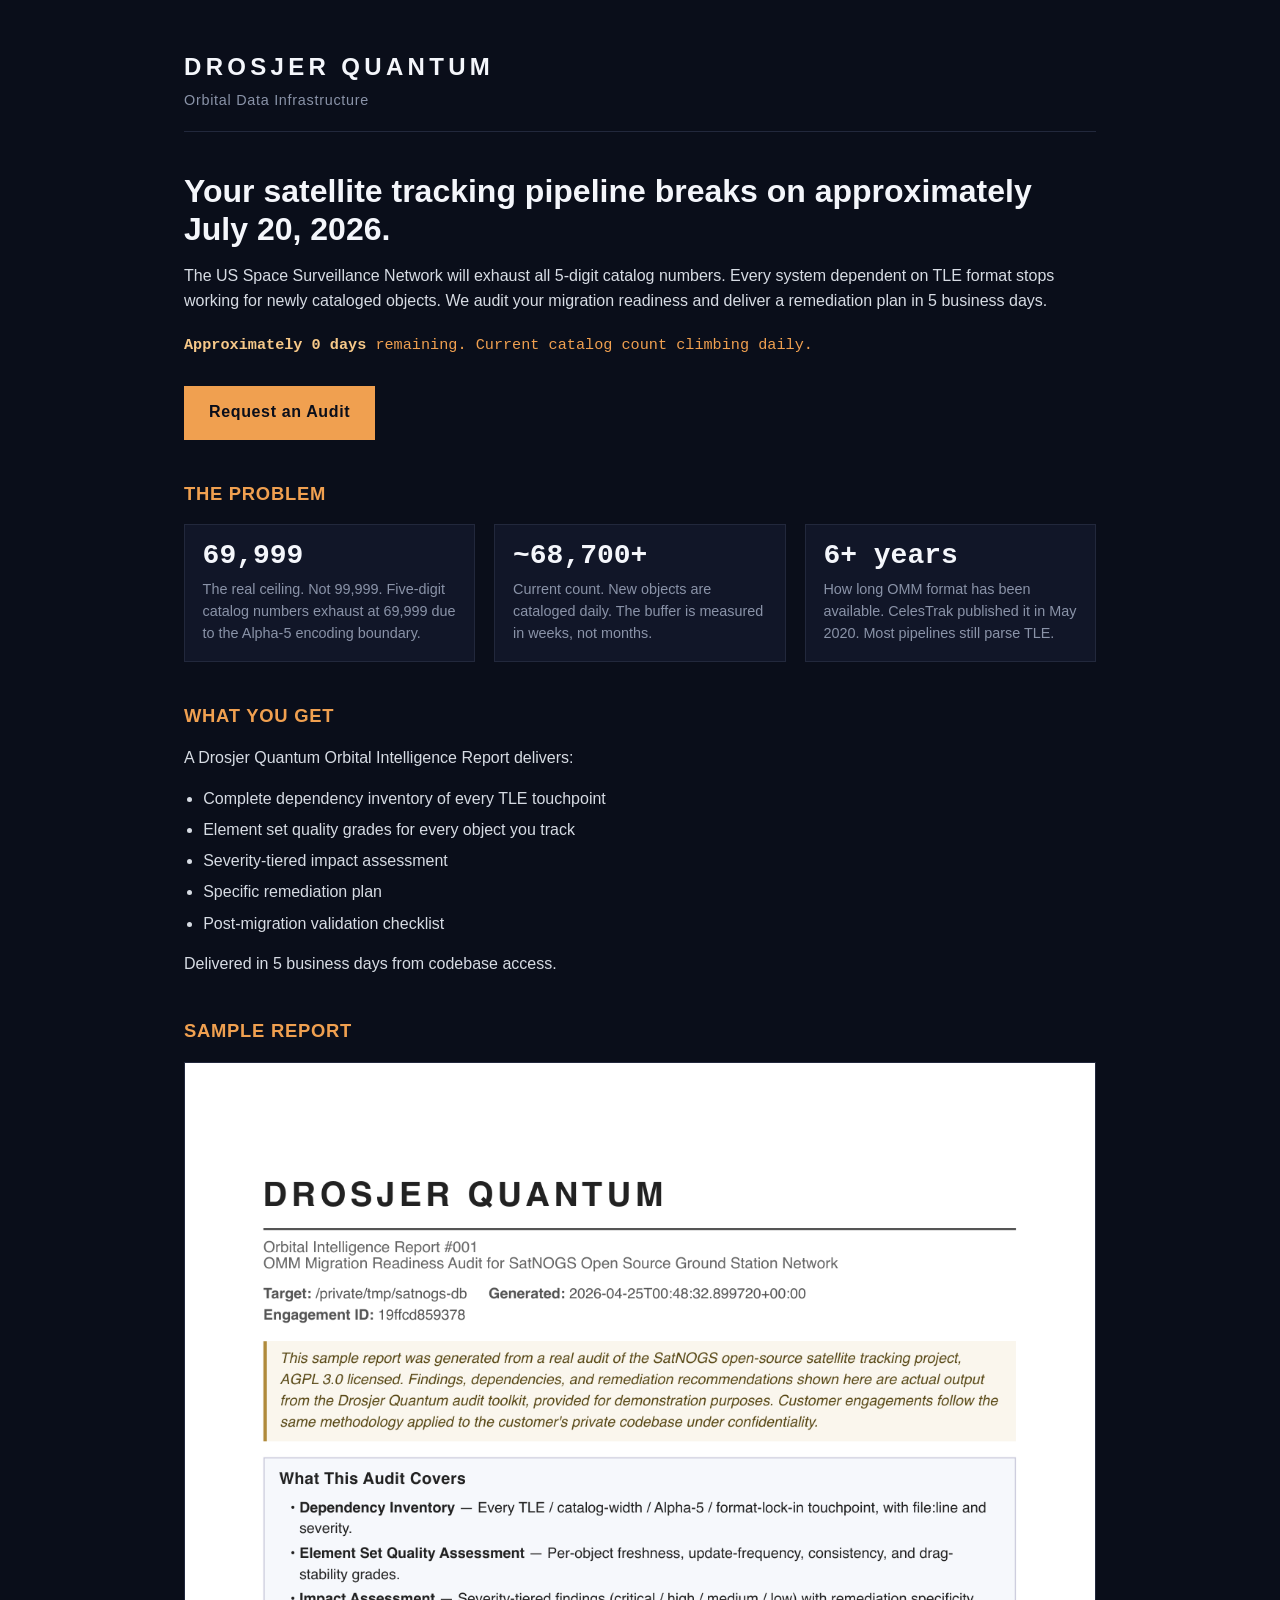
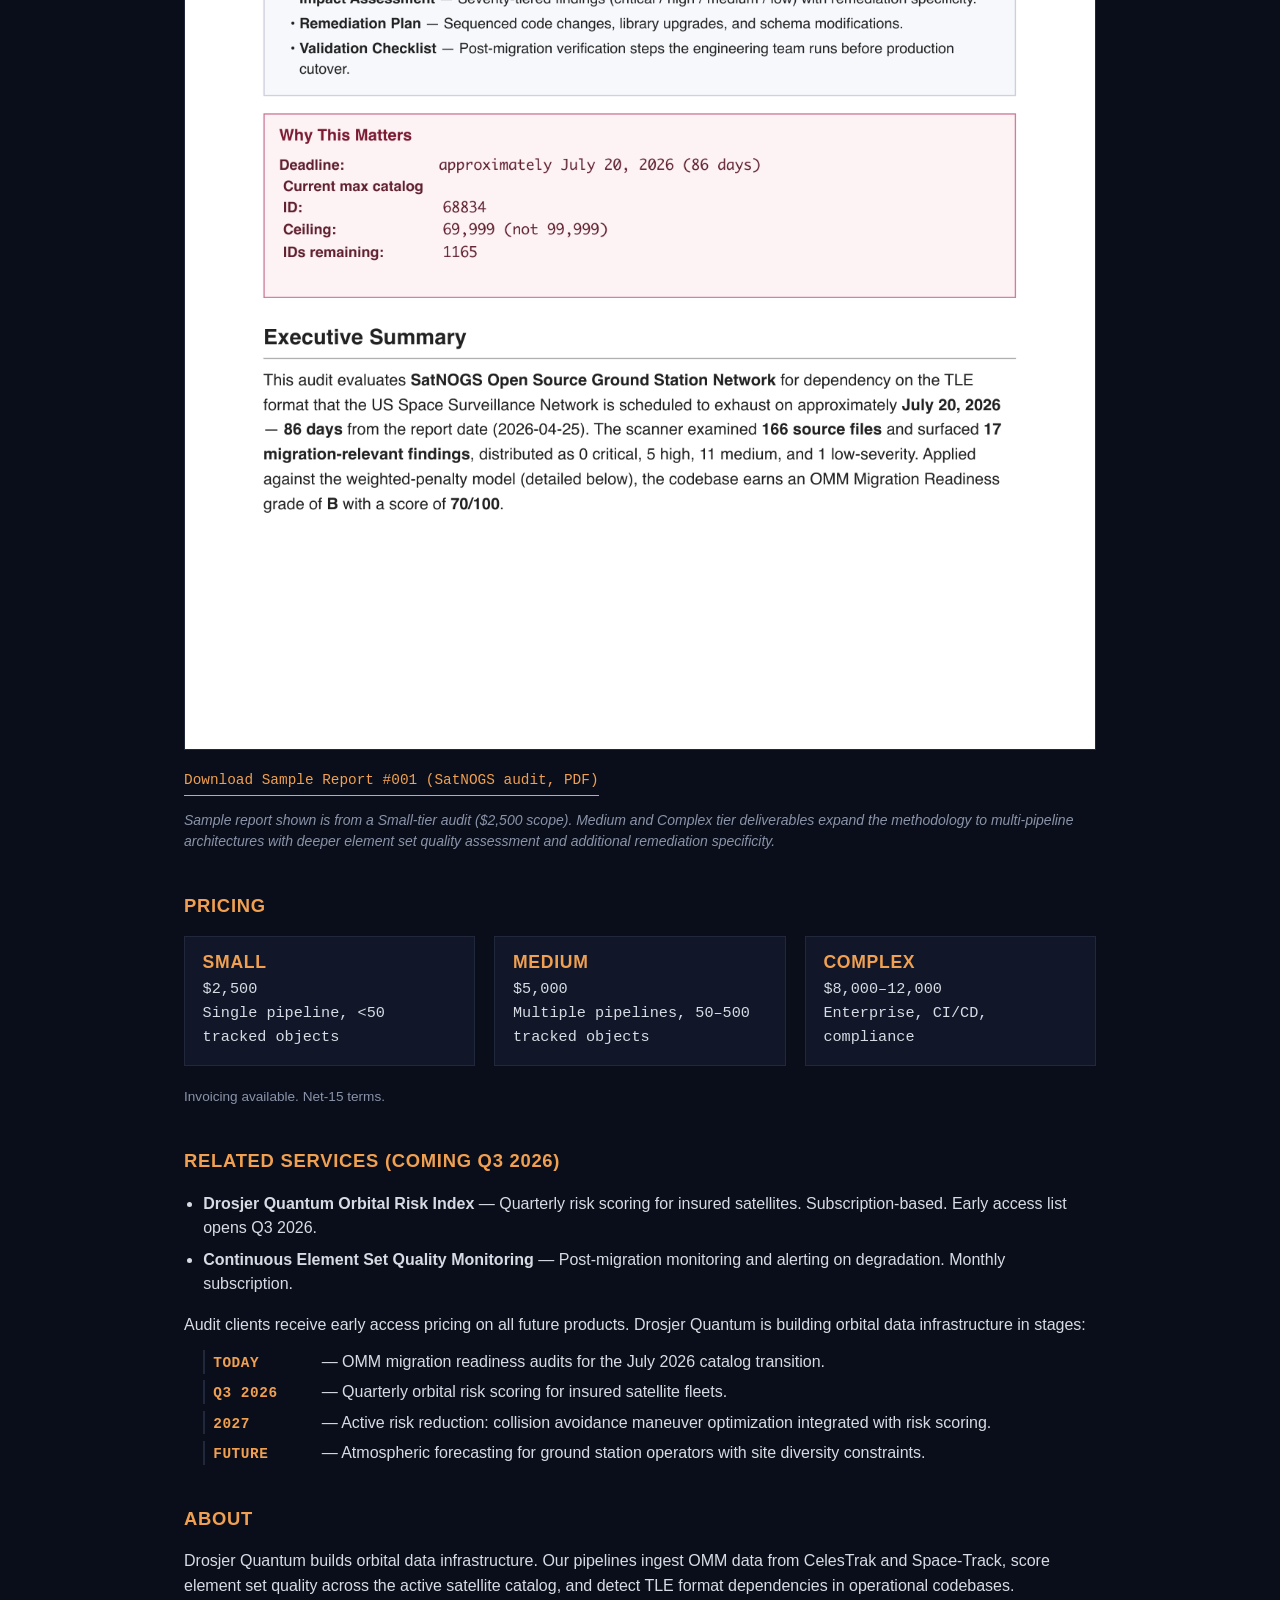
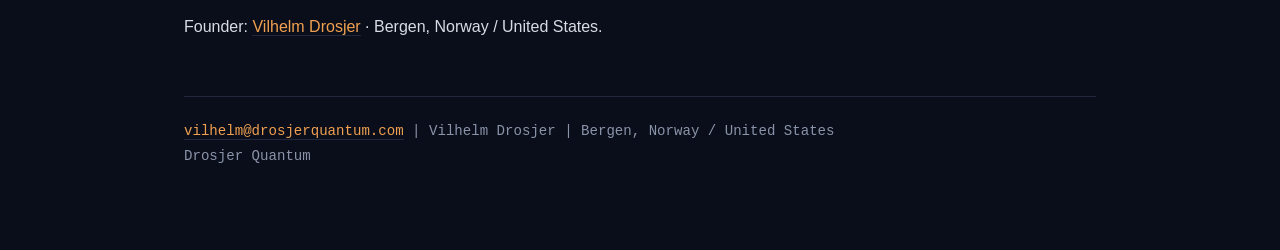
==== index.html @ e9281d39 "V1.1 polish: sample tier note, trajectory teaser, footer cleanup Co-Authored-By: Claude Opus 4.7 (1M" ====
<!DOCTYPE html>
<html lang="en">
<head>
  <meta charset="UTF-8">
  <meta name="viewport" content="width=device-width, initial-scale=1.0">
  <title>Drosjer Quantum &mdash; Orbital Data Infrastructure</title>
  <meta name="description" content="We audit your satellite tracking pipeline for OMM migration readiness before the July 20, 2026 TLE catalog exhaustion.">
  <link rel="stylesheet" href="style.css">
</head>
<body>
  <header>
    <h1>Drosjer Quantum</h1>
    <p class="tagline">Orbital Data Infrastructure</p>
  </header>

  <section class="hero">
    <h2>Your satellite tracking pipeline breaks on approximately July 20, 2026.</h2>
    <p>The US Space Surveillance Network will exhaust all 5-digit catalog numbers.
       Every system dependent on TLE format stops working for newly cataloged
       objects. We audit your migration readiness and deliver a remediation plan
       in 5 business days.</p>
    <p class="hero-meta">
      <span id="days-counter">Loading&hellip;</span> remaining.
      Current catalog count climbing daily.
    </p>
    <a class="cta" href="mailto:vilhelm@drosjerquantum.com?subject=Audit%20Request">
      Request an Audit
    </a>
  </section>

  <section class="problem">
    <h3>The Problem</h3>
    <div class="cols-3">
      <div>
        <strong>69,999</strong>
        <p>The real ceiling. Not 99,999. Five-digit catalog numbers exhaust at
           69,999 due to the Alpha-5 encoding boundary.</p>
      </div>
      <div>
        <strong>~68,700+</strong>
        <p>Current count. New objects are cataloged daily. The buffer is measured
           in weeks, not months.</p>
      </div>
      <div>
        <strong>6+ years</strong>
        <p>How long OMM format has been available. CelesTrak published it in
           May 2020. Most pipelines still parse TLE.</p>
      </div>
    </div>
  </section>

  <section class="deliverable">
    <h3>What You Get</h3>
    <p>A Drosjer Quantum Orbital Intelligence Report delivers:</p>
    <ul>
      <li>Complete dependency inventory of every TLE touchpoint</li>
      <li>Element set quality grades for every object you track</li>
      <li>Severity-tiered impact assessment</li>
      <li>Specific remediation plan</li>
      <li>Post-migration validation checklist</li>
    </ul>
    <p>Delivered in 5 business days from codebase access.</p>
  </section>

  <section class="sample">
    <h3>Sample Report</h3>
    <img src="assets/sample-before.png" alt="Sample report page 1 preview">
    <a href="assets/drosjer-quantum-sample-report-001-satnogs.pdf" download>
      Download Sample Report #001 (SatNOGS audit, PDF)
    </a>
    <p class="sample-note">
      Sample report shown is from a Small-tier audit ($2,500 scope).
      Medium and Complex tier deliverables expand the methodology to
      multi-pipeline architectures with deeper element set quality
      assessment and additional remediation specificity.
    </p>
  </section>

  <section class="pricing">
    <h3>Pricing</h3>
    <div class="cols-3">
      <div>
        <strong>Small</strong>
        <p>$2,500<br>Single pipeline, &lt;50 tracked objects</p>
      </div>
      <div>
        <strong>Medium</strong>
        <p>$5,000<br>Multiple pipelines, 50&ndash;500 tracked objects</p>
      </div>
      <div>
        <strong>Complex</strong>
        <p>$8,000&ndash;12,000<br>Enterprise, CI/CD, compliance</p>
      </div>
    </div>
    <p class="invoice-note">Invoicing available. Net-15 terms.</p>
  </section>

  <section class="related">
    <h3>Related Services (Coming Q3 2026)</h3>
    <ul>
      <li><strong>Drosjer Quantum Orbital Risk Index</strong> &mdash; Quarterly
          risk scoring for insured satellites. Subscription-based. Early access
          list opens Q3 2026.</li>
      <li><strong>Continuous Element Set Quality Monitoring</strong> &mdash;
          Post-migration monitoring and alerting on degradation. Monthly
          subscription.</li>
    </ul>
    <p class="trajectory-intro">
      Audit clients receive early access pricing on all future products.
      Drosjer Quantum is building orbital data infrastructure in stages:
    </p>
    <ul class="trajectory">
      <li><strong>Today</strong> &mdash; OMM migration readiness audits for the
          July 2026 catalog transition.</li>
      <li><strong>Q3 2026</strong> &mdash; Quarterly orbital risk scoring for
          insured satellite fleets.</li>
      <li><strong>2027</strong> &mdash; Active risk reduction: collision avoidance
          maneuver optimization integrated with risk scoring.</li>
      <li><strong>Future</strong> &mdash; Atmospheric forecasting for ground
          station operators with site diversity constraints.</li>
    </ul>
  </section>

  <section class="about">
    <h3>About</h3>
    <p>Drosjer Quantum builds orbital data infrastructure. Our pipelines ingest
       OMM data from CelesTrak and Space-Track, score element set quality across
       the active satellite catalog, and detect TLE format dependencies in
       operational codebases.</p>
    <p>Founder: <a href="mailto:vilhelm@drosjerquantum.com">Vilhelm Drosjer</a>
       &middot; Bergen, Norway / United States.</p>
  </section>

  <footer>
    <p><a href="mailto:vilhelm@drosjerquantum.com">vilhelm@drosjerquantum.com</a>
       | Vilhelm Drosjer | Bergen, Norway / United States</p>
    <p>Drosjer Quantum</p>
  </footer>

  <script>
    const deadline = new Date('2026-07-20T00:00:00Z');
    const days = Math.max(0, Math.ceil((deadline - new Date()) / (1000 * 60 * 60 * 24)));
    document.getElementById('days-counter').textContent = `Approximately ${days} days`;
  </script>
</body>
</html>
---- style.css ----
/* Drosjer Quantum landing — Bloomberg-terminal aesthetic.
   Dark ink on near-black, monospace accents on data, no gradients or
   illustrations. Data density signals seriousness. */

:root {
  --bg:            #0a0e1a;
  --bg-raised:    #111628;
  --border:        #22283c;
  --text:          #d7dce4;
  --text-dim:     #8a93a8;
  --text-strong: #f4f6fb;
  --accent:        #f0a050;   /* warm amber — Bloomberg tickers */
  --accent-soft: #f7c989;
  --danger:        #e04444;
  --mono:         "SF Mono", "JetBrains Mono", Menlo, Consolas, monospace;
}

* { box-sizing: border-box; }

html, body {
  margin: 0;
  padding: 0;
  background: var(--bg);
  color: var(--text);
  font-family: -apple-system, BlinkMacSystemFont, "Segoe UI", Roboto, Helvetica,
               Arial, sans-serif;
  font-size: 16px;
  line-height: 1.55;
  -webkit-font-smoothing: antialiased;
}

body {
  max-width: 960px;
  margin: 0 auto;
  padding: 3rem 1.5rem 5rem;
}

/* Header */
header {
  border-bottom: 1px solid var(--border);
  padding-bottom: 1.2rem;
  margin-bottom: 2.5rem;
}

header h1 {
  font-size: 1.5rem;
  font-weight: 800;
  letter-spacing: 0.18em;
  margin: 0;
  color: var(--text-strong);
  text-transform: uppercase;
}

.tagline {
  margin: 0.25rem 0 0;
  color: var(--text-dim);
  font-size: 0.9rem;
  letter-spacing: 0.05em;
}

/* Section scaffolding */
section {
  margin: 2.5rem 0;
}

section h2 {
  font-size: 1.8rem;
  font-weight: 700;
  line-height: 1.3;
  color: var(--text-strong);
  margin: 0 0 1rem;
}

section h3 {
  font-size: 1.15rem;
  font-weight: 700;
  letter-spacing: 0.04em;
  text-transform: uppercase;
  color: var(--accent);
  margin: 0 0 1rem;
}

section p, section li {
  color: var(--text);
  margin-top: 0;
}

/* Hero */
.hero h2 {
  font-size: 2rem;
  font-weight: 800;
  line-height: 1.2;
}

.hero-meta {
  font-family: var(--mono);
  font-size: 0.95rem;
  color: var(--accent);
  margin: 1.25rem 0 1.75rem;
}

#days-counter {
  color: var(--accent-soft);
  font-weight: 700;
}

.cta {
  display: inline-block;
  background: var(--accent);
  color: var(--bg);
  font-weight: 700;
  padding: 0.85rem 1.5rem;
  text-decoration: none;
  letter-spacing: 0.04em;
  border: 1px solid var(--accent);
}

.cta:hover {
  background: var(--accent-soft);
  border-color: var(--accent-soft);
}

/* Three-column data blocks */
.cols-3 {
  display: grid;
  grid-template-columns: repeat(3, 1fr);
  gap: 1.2rem;
  margin: 1rem 0 1.25rem;
}

.cols-3 > div {
  background: var(--bg-raised);
  border: 1px solid var(--border);
  padding: 1rem 1.1rem;
}

.cols-3 strong {
  display: block;
  font-family: var(--mono);
  font-size: 1.75rem;
  color: var(--text-strong);
  margin-bottom: 0.25rem;
  line-height: 1.1;
}

.cols-3 p {
  margin: 0.35rem 0 0;
  color: var(--text-dim);
  font-size: 0.9rem;
}

/* Deliverable + related + about lists */
.deliverable ul,
.related ul {
  padding-left: 1.2rem;
  margin: 0.75rem 0 1rem;
}

.deliverable li,
.related li {
  margin: 0.4rem 0;
}

/* Sample */
.sample img {
  display: block;
  max-width: 100%;
  height: auto;
  border: 1px solid var(--border);
  margin: 1rem 0;
  background: var(--bg-raised);
}

.sample a[download] {
  display: inline-block;
  color: var(--accent);
  text-decoration: none;
  border-bottom: 1px solid var(--accent);
  padding: 0.2rem 0;
  font-family: var(--mono);
  font-size: 0.9rem;
}

.sample a[download]:hover {
  color: var(--accent-soft);
  border-color: var(--accent-soft);
}

.sample-note {
  margin-top: 0.9rem;
  font-size: 0.875rem;
  font-style: italic;
  color: var(--text-dim);
  line-height: 1.5;
}

/* Trajectory teaser — replaces the explicit Phase 0 reference with a
   four-rung roadmap (Today / Q3 2026 / 2027 / Future). */
.trajectory-intro {
  margin: 0.5rem 0 0.7rem;
  color: var(--text);
}

.trajectory {
  list-style: none;
  padding-left: 0;
  margin: 0.5rem 0 0.5rem;
}

.trajectory li {
  margin: 0.4rem 0;
  line-height: 1.45;
  padding-left: 0.5rem;
  border-left: 2px solid var(--border);
}

.trajectory strong {
  display: inline-block;
  min-width: 6.5rem;
  color: var(--accent);
  font-family: var(--mono);
  font-size: 0.9rem;
  letter-spacing: 0.04em;
  text-transform: uppercase;
}

/* Pricing */
.pricing .cols-3 strong {
  font-family: inherit;
  font-size: 1.1rem;
  letter-spacing: 0.04em;
  text-transform: uppercase;
  color: var(--accent);
}

.pricing .cols-3 p {
  font-family: var(--mono);
  font-size: 0.95rem;
  color: var(--text);
}

.invoice-note {
  font-size: 0.85rem;
  color: var(--text-dim);
  margin-top: 0.5rem;
}

/* About + footer */
.about a,
footer a {
  color: var(--accent);
  text-decoration: none;
  border-bottom: 1px solid var(--border);
}

.about a:hover,
footer a:hover {
  color: var(--accent-soft);
  border-color: var(--accent-soft);
}

footer {
  border-top: 1px solid var(--border);
  padding-top: 1.25rem;
  margin-top: 3.5rem;
  color: var(--text-dim);
  font-size: 0.88rem;
  font-family: var(--mono);
}

footer p {
  margin: 0.25rem 0;
  color: var(--text-dim);
}

/* Responsive */
@media (max-width: 720px) {
  body { padding: 2rem 1.1rem 3.5rem; }
  .hero h2 { font-size: 1.55rem; }
  section h2 { font-size: 1.4rem; }
  .cols-3 { grid-template-columns: 1fr; }
}
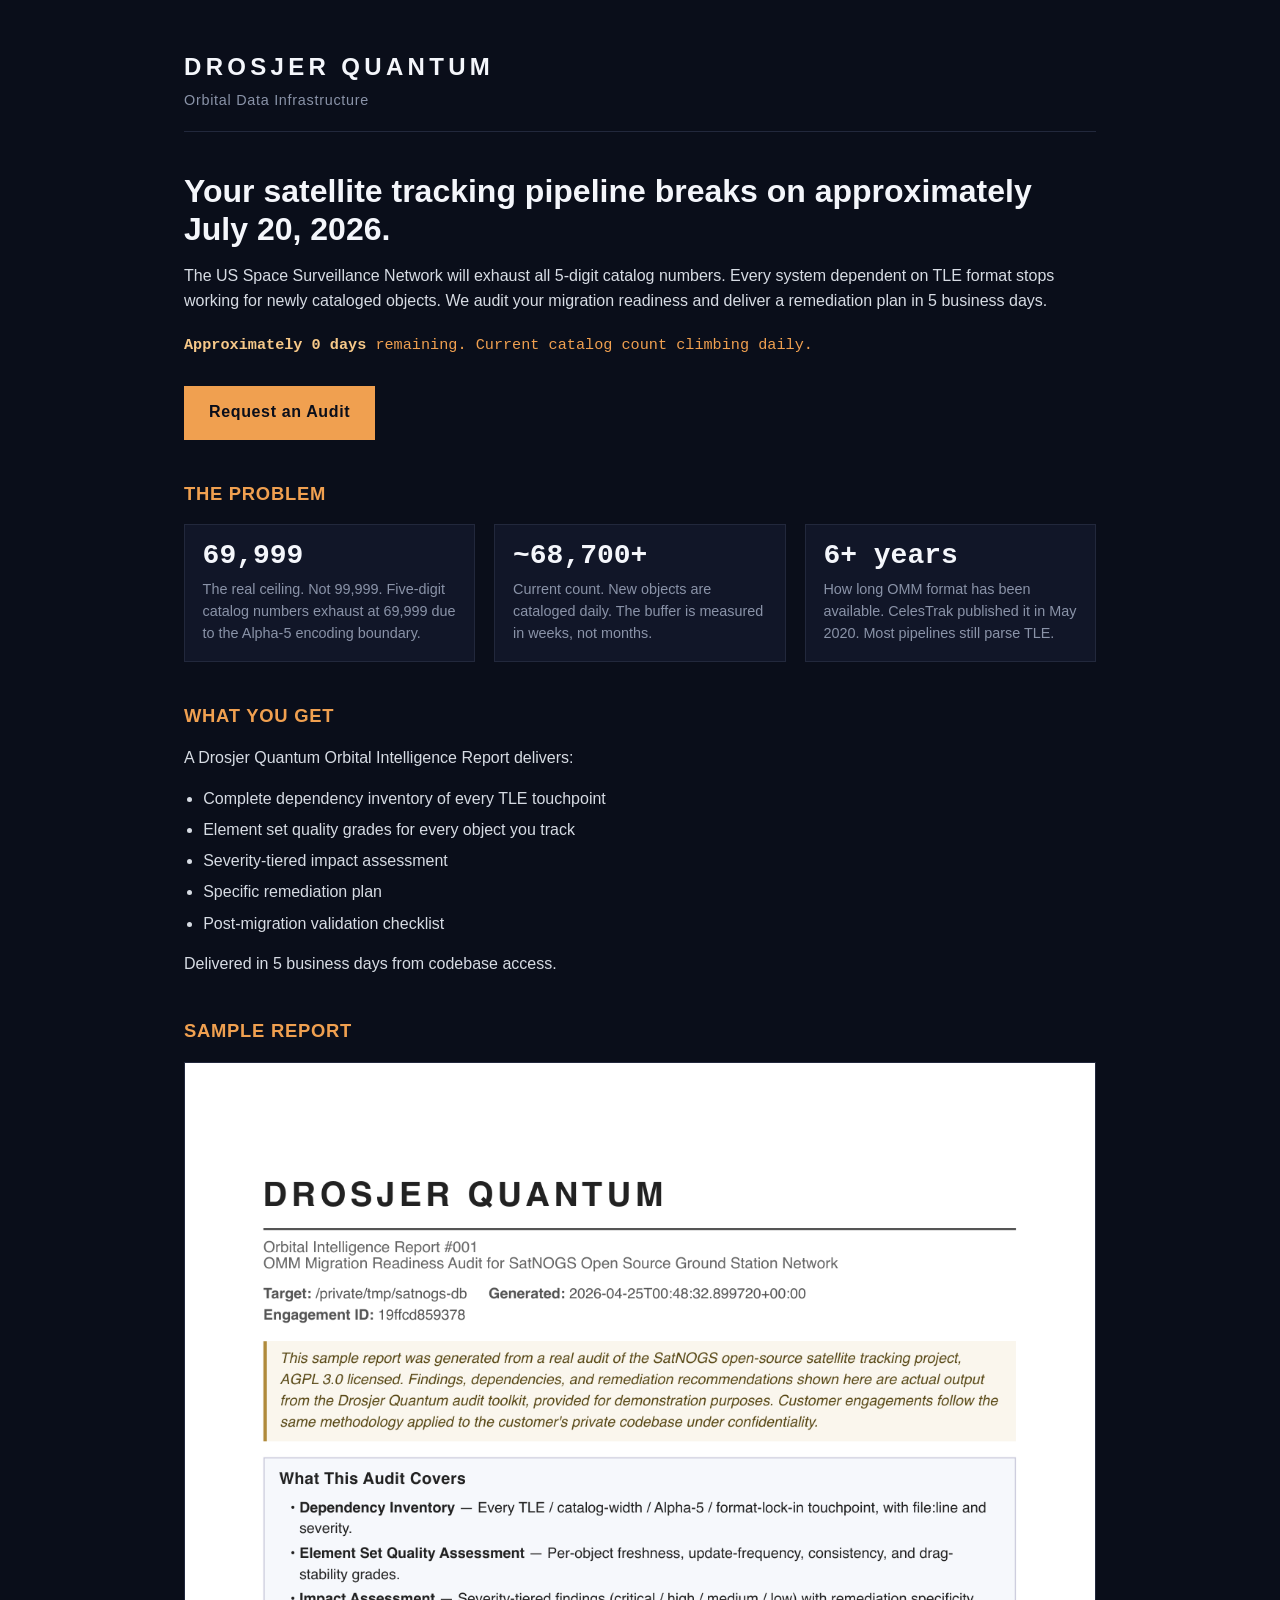
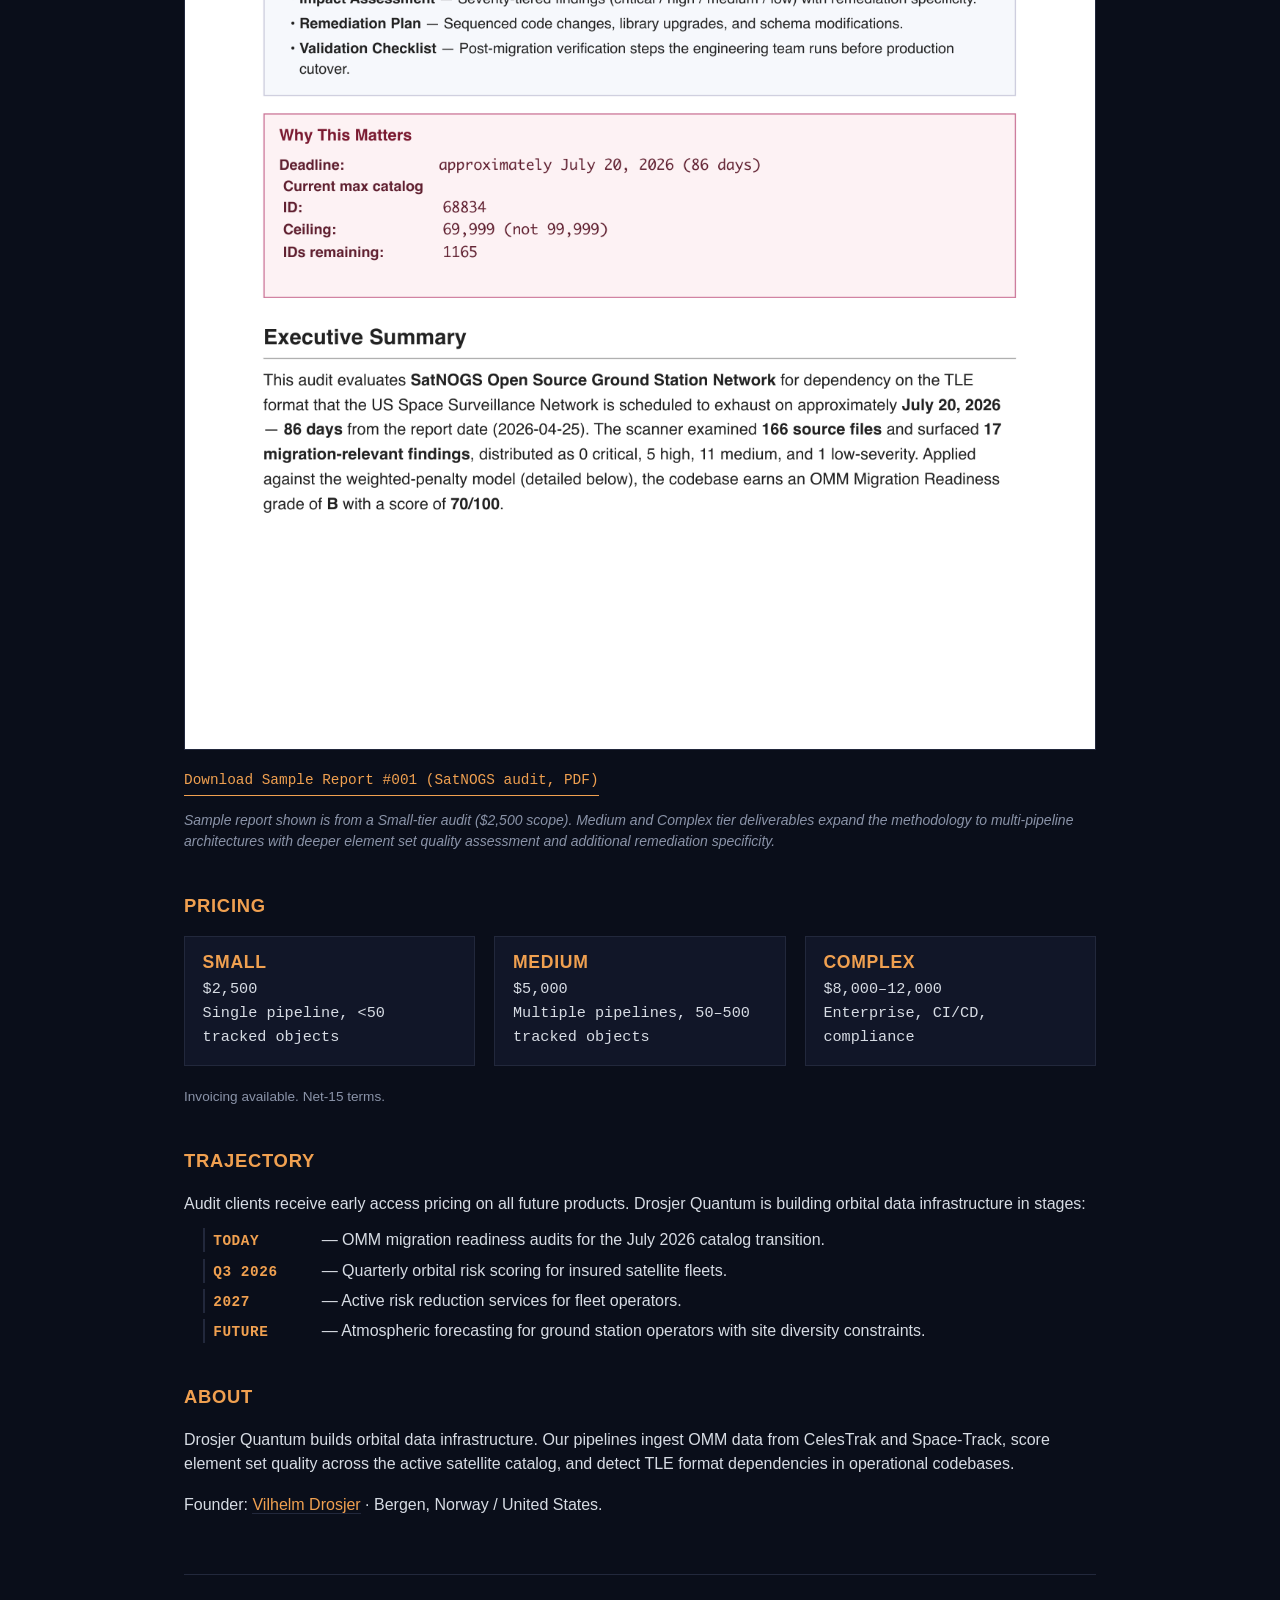
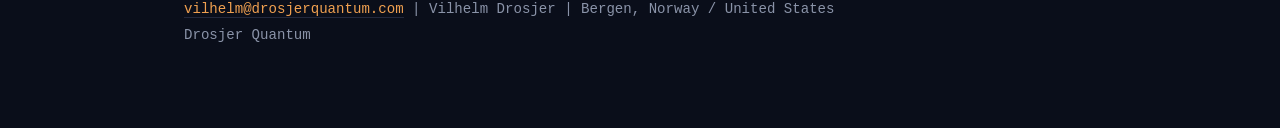
==== commit 365e6b6e: "V1.2: tighten trajectory copy, remove duplicate product cards, rename section heading Co-Authored-By" ====
--- a/index.html
+++ b/index.html
@@ -96,15 +96,7 @@
   </section>
 
   <section class="related">
-    <h3>Related Services (Coming Q3 2026)</h3>
-    <ul>
-      <li><strong>Drosjer Quantum Orbital Risk Index</strong> &mdash; Quarterly
-          risk scoring for insured satellites. Subscription-based. Early access
-          list opens Q3 2026.</li>
-      <li><strong>Continuous Element Set Quality Monitoring</strong> &mdash;
-          Post-migration monitoring and alerting on degradation. Monthly
-          subscription.</li>
-    </ul>
+    <h3>Trajectory</h3>
     <p class="trajectory-intro">
       Audit clients receive early access pricing on all future products.
       Drosjer Quantum is building orbital data infrastructure in stages:
@@ -114,8 +106,8 @@
           July 2026 catalog transition.</li>
       <li><strong>Q3 2026</strong> &mdash; Quarterly orbital risk scoring for
           insured satellite fleets.</li>
-      <li><strong>2027</strong> &mdash; Active risk reduction: collision avoidance
-          maneuver optimization integrated with risk scoring.</li>
+      <li><strong>2027</strong> &mdash; Active risk reduction services for
+          fleet operators.</li>
       <li><strong>Future</strong> &mdash; Atmospheric forecasting for ground
           station operators with site diversity constraints.</li>
     </ul>
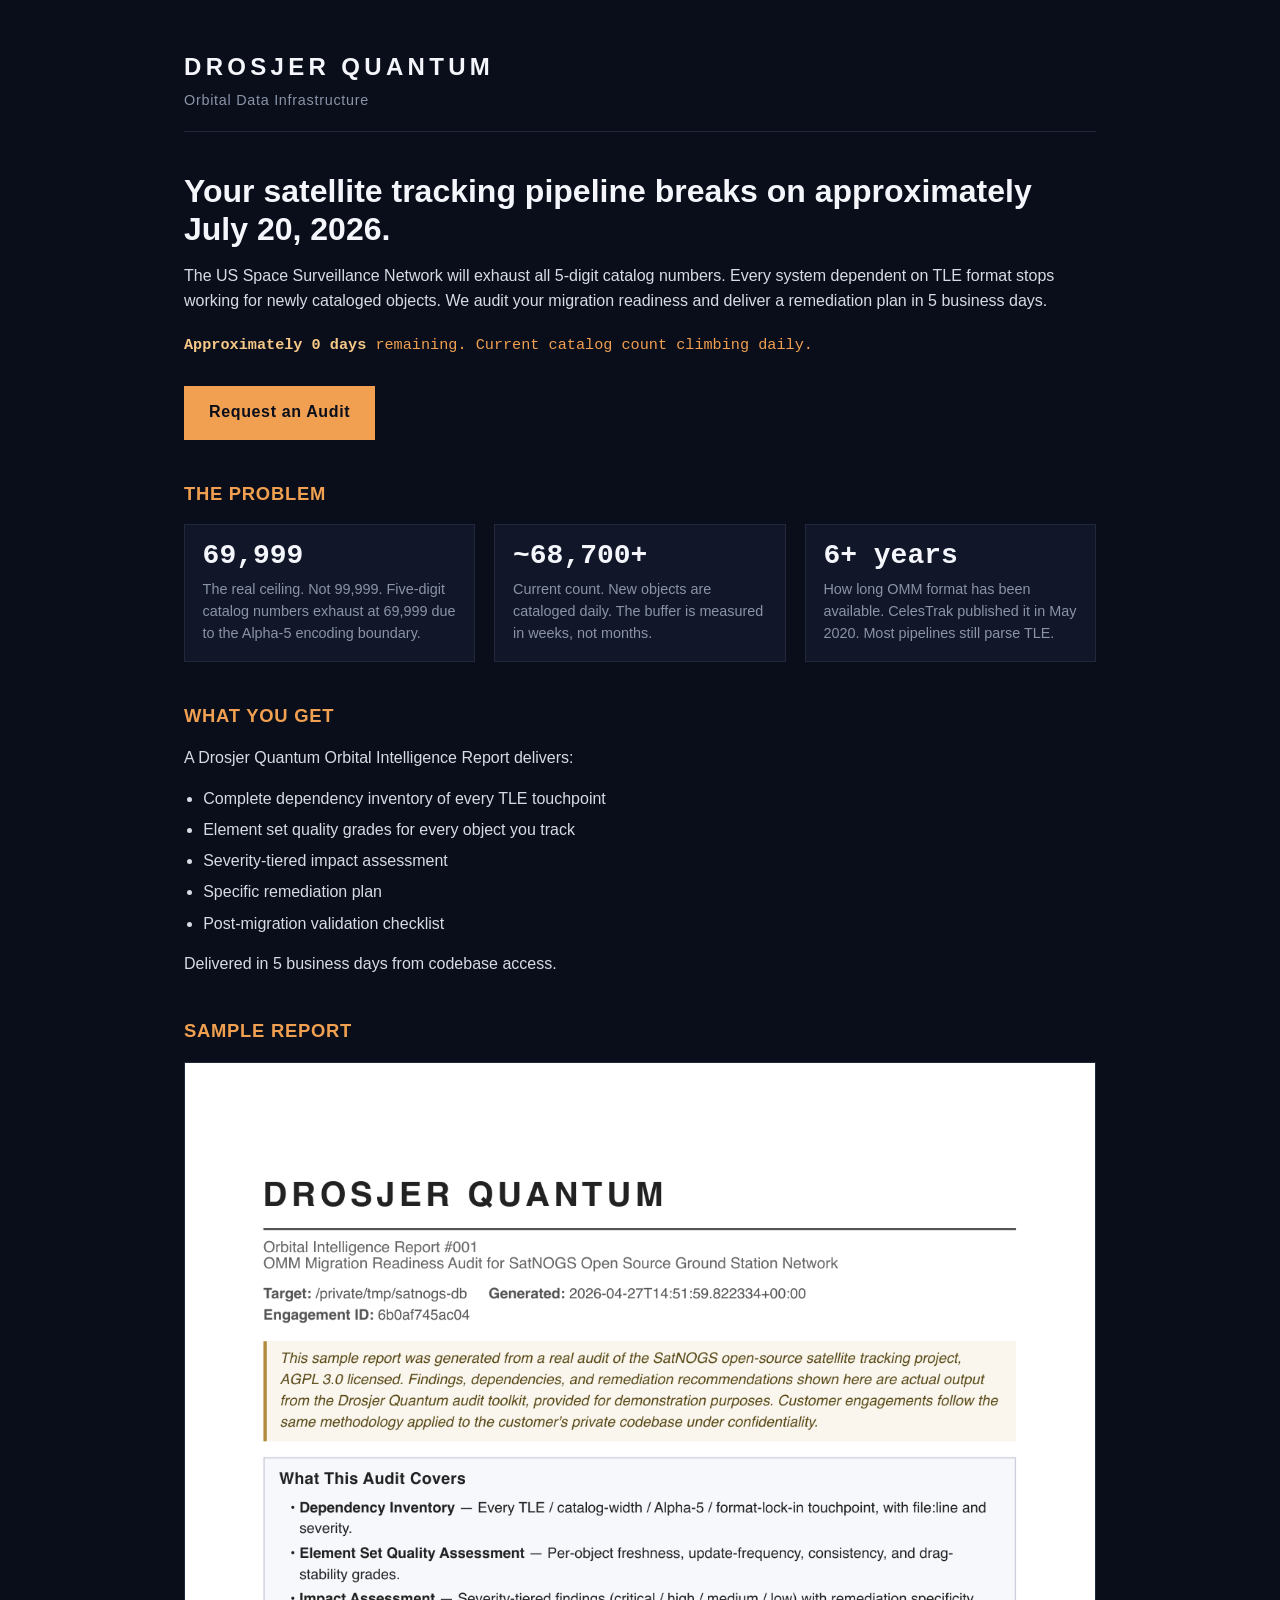
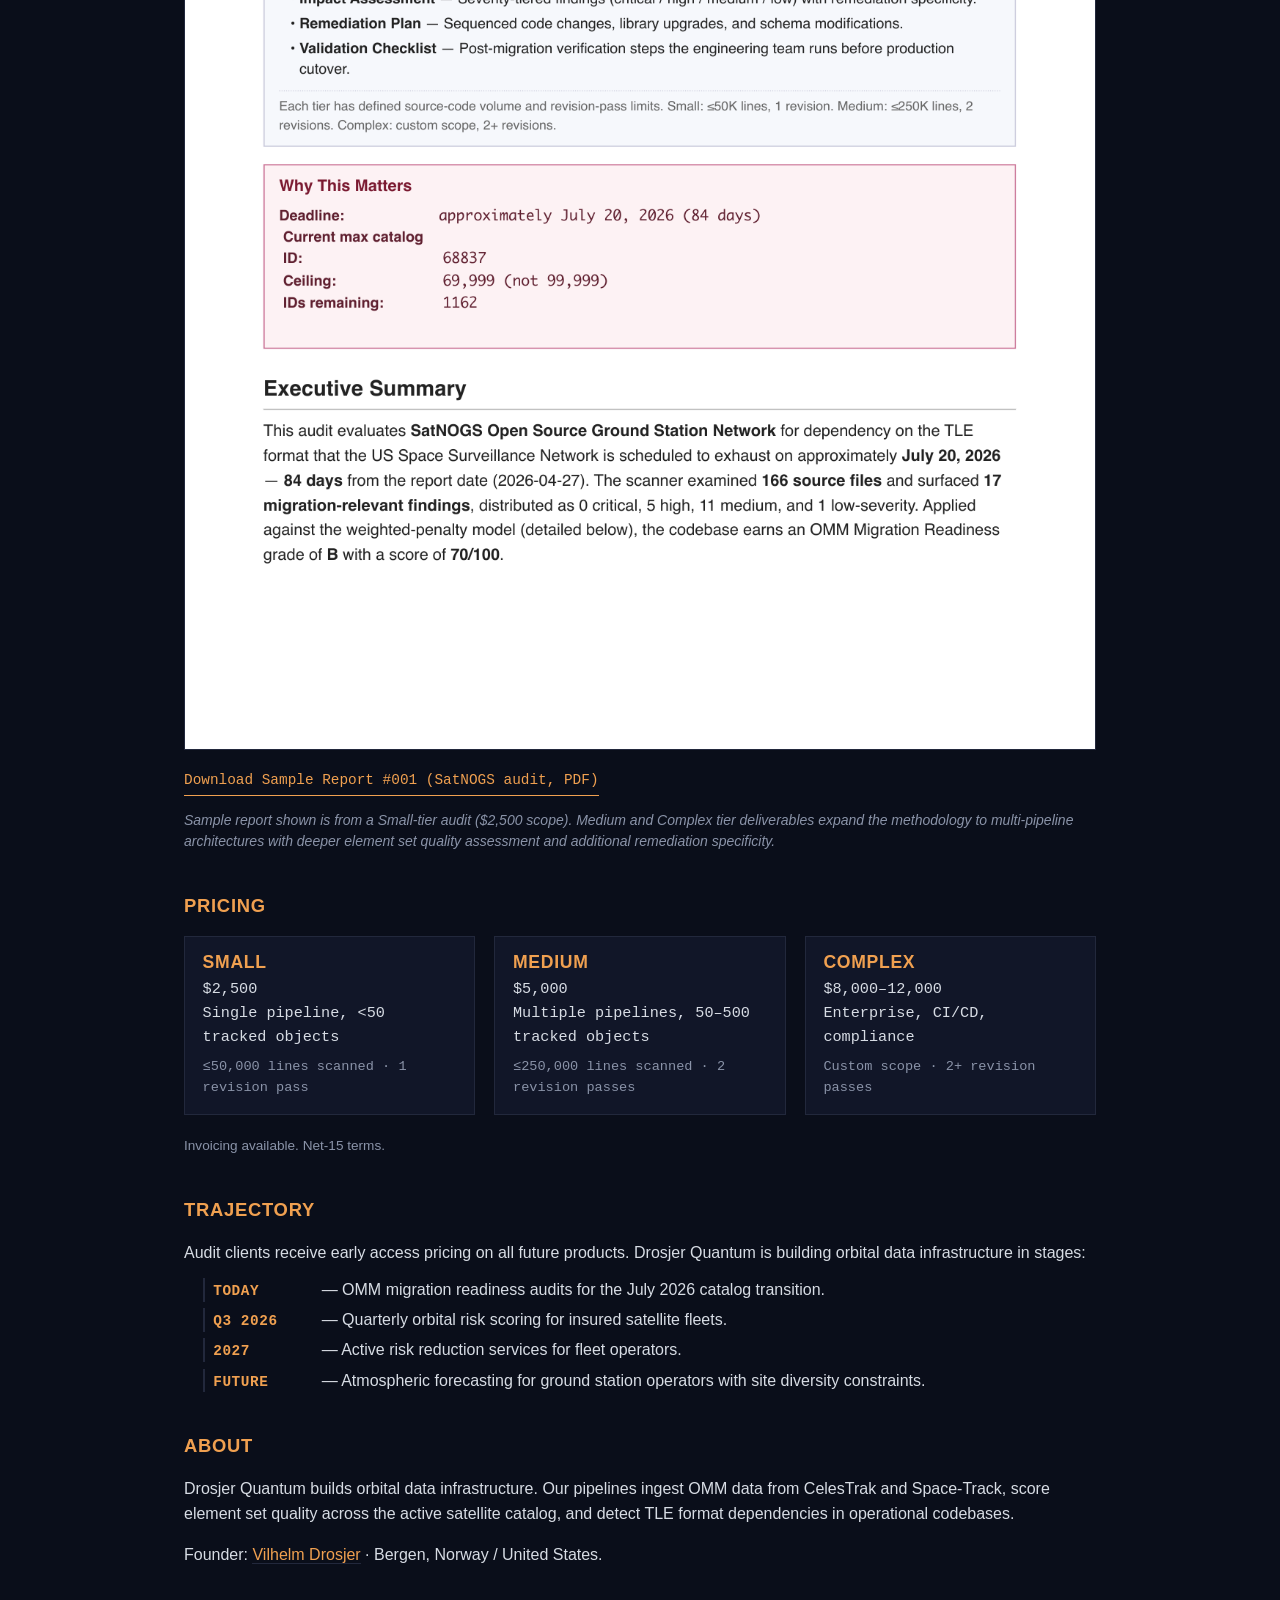
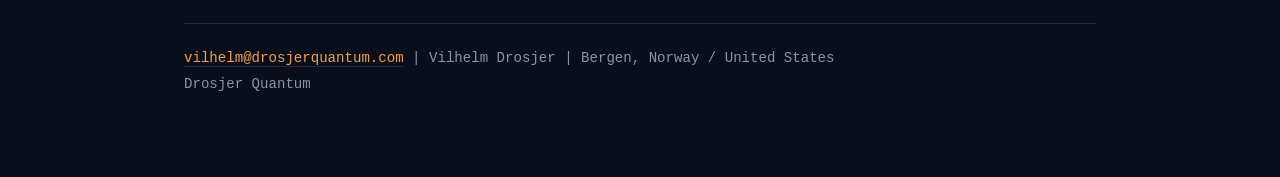
==== commit 4a98ba04: "V1.3: tier scope consistency (lines + revisions on tier cards and audit covers footnote) Co-Authored" ====
--- a/index.html
+++ b/index.html
@@ -82,14 +82,17 @@
       <div>
         <strong>Small</strong>
         <p>$2,500<br>Single pipeline, &lt;50 tracked objects</p>
+        <p class="tier-detail">&le;50,000 lines scanned &middot; 1 revision pass</p>
       </div>
       <div>
         <strong>Medium</strong>
         <p>$5,000<br>Multiple pipelines, 50&ndash;500 tracked objects</p>
+        <p class="tier-detail">&le;250,000 lines scanned &middot; 2 revision passes</p>
       </div>
       <div>
         <strong>Complex</strong>
         <p>$8,000&ndash;12,000<br>Enterprise, CI/CD, compliance</p>
+        <p class="tier-detail">Custom scope &middot; 2+ revision passes</p>
       </div>
     </div>
     <p class="invoice-note">Invoicing available. Net-15 terms.</p>
--- a/style.css
+++ b/style.css
@@ -239,6 +239,12 @@
   color: var(--text);
 }
 
+.pricing .cols-3 .tier-detail {
+  margin-top: 0.45rem;
+  font-size: 0.85rem;
+  color: var(--text-dim);
+}
+
 .invoice-note {
   font-size: 0.85rem;
   color: var(--text-dim);
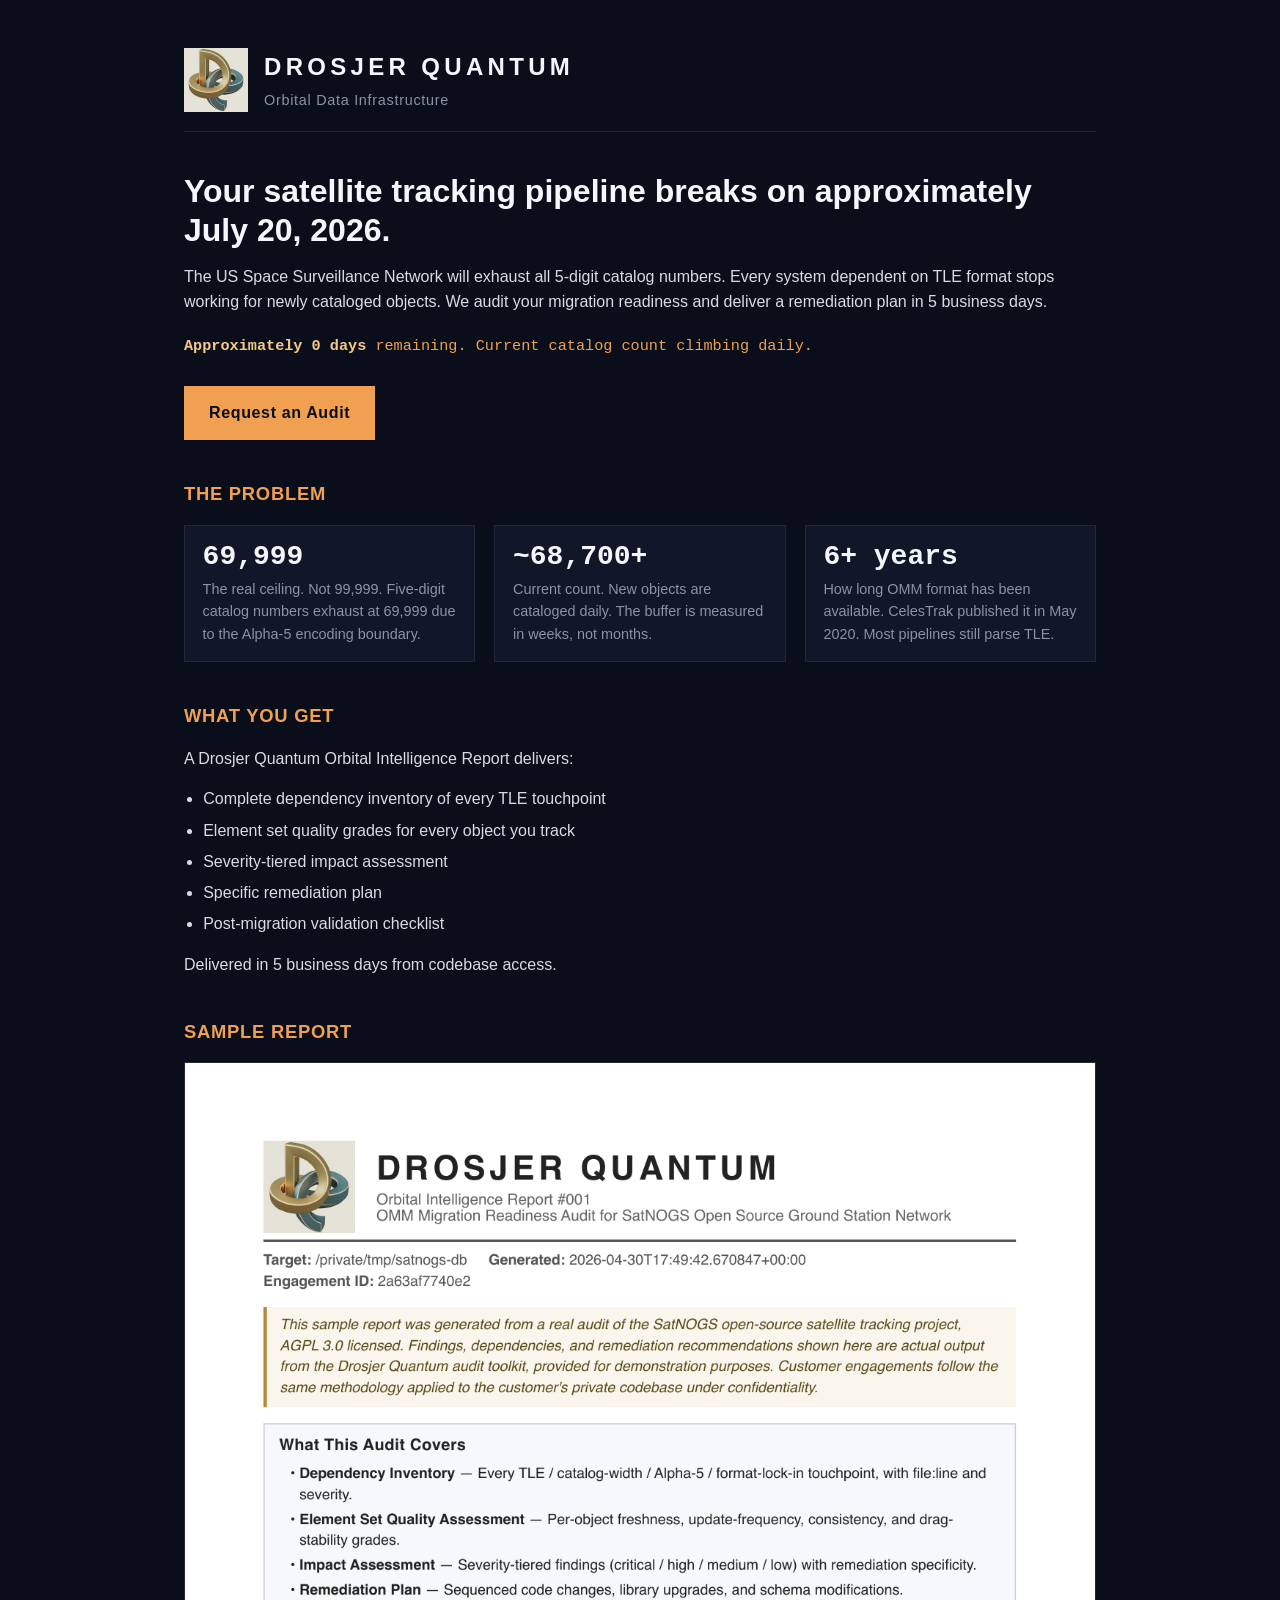
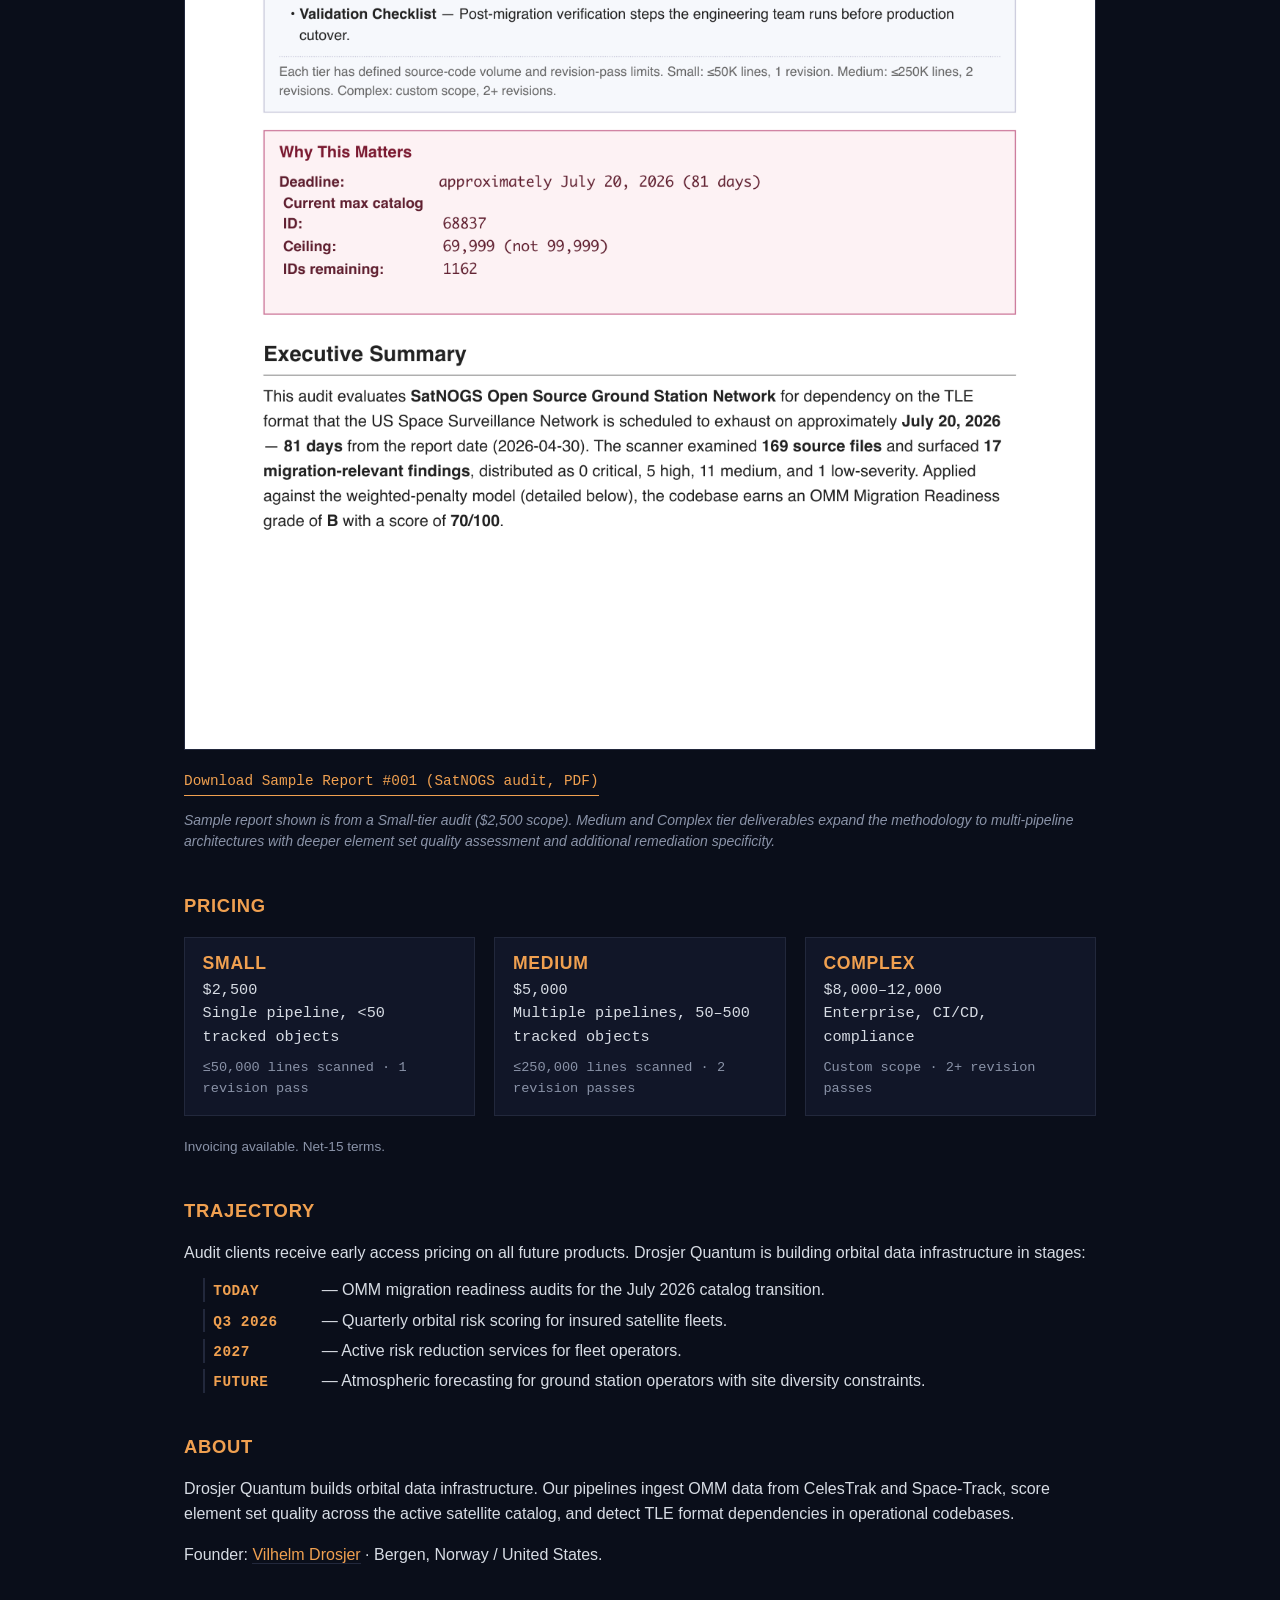
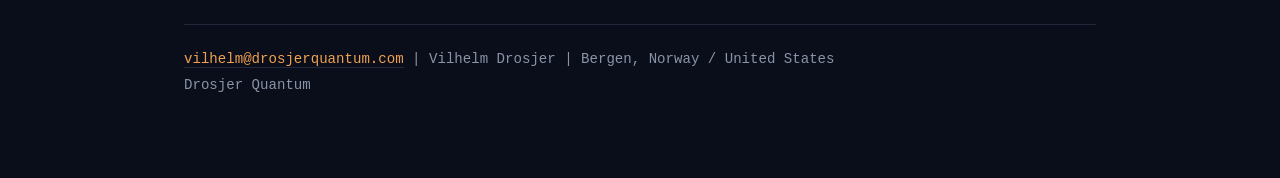
==== commit dc898487: "Add Drosjer Quantum logo: header, favicon, PDF integration" ====
--- a/index.html
+++ b/index.html
@@ -5,12 +5,18 @@
   <meta name="viewport" content="width=device-width, initial-scale=1.0">
   <title>Drosjer Quantum &mdash; Orbital Data Infrastructure</title>
   <meta name="description" content="We audit your satellite tracking pipeline for OMM migration readiness before the July 20, 2026 TLE catalog exhaustion.">
+  <link rel="icon" type="image/x-icon" href="assets/favicon.ico">
+  <link rel="icon" type="image/png" sizes="32x32" href="assets/favicon-32.png">
+  <link rel="apple-touch-icon" sizes="256x256" href="assets/logo-256.png">
   <link rel="stylesheet" href="style.css">
 </head>
 <body>
-  <header>
-    <h1>Drosjer Quantum</h1>
-    <p class="tagline">Orbital Data Infrastructure</p>
+  <header class="site-header">
+    <img src="assets/logo-256.png" alt="Drosjer Quantum logo" class="site-logo">
+    <div class="site-wordmark">
+      <h1>Drosjer Quantum</h1>
+      <p class="tagline">Orbital Data Infrastructure</p>
+    </div>
   </header>
 
   <section class="hero">
--- a/style.css
+++ b/style.css
@@ -42,6 +42,26 @@
   margin-bottom: 2.5rem;
 }
 
+.site-header {
+  display: flex;
+  align-items: center;
+  gap: 1rem;
+}
+
+.site-logo {
+  width: 64px;
+  height: 64px;
+  flex-shrink: 0;
+  display: block;
+}
+
+.site-wordmark {
+  display: flex;
+  flex-direction: column;
+  justify-content: center;
+  min-width: 0;
+}
+
 header h1 {
   font-size: 1.5rem;
   font-weight: 800;
@@ -285,4 +305,8 @@
   .hero h2 { font-size: 1.55rem; }
   section h2 { font-size: 1.4rem; }
   .cols-3 { grid-template-columns: 1fr; }
-}
+  .site-header { gap: 0.75rem; }
+  .site-logo { width: 48px; height: 48px; }
+  header h1 { font-size: 1.25rem; letter-spacing: 0.14em; }
+  .tagline { font-size: 0.82rem; }
+}
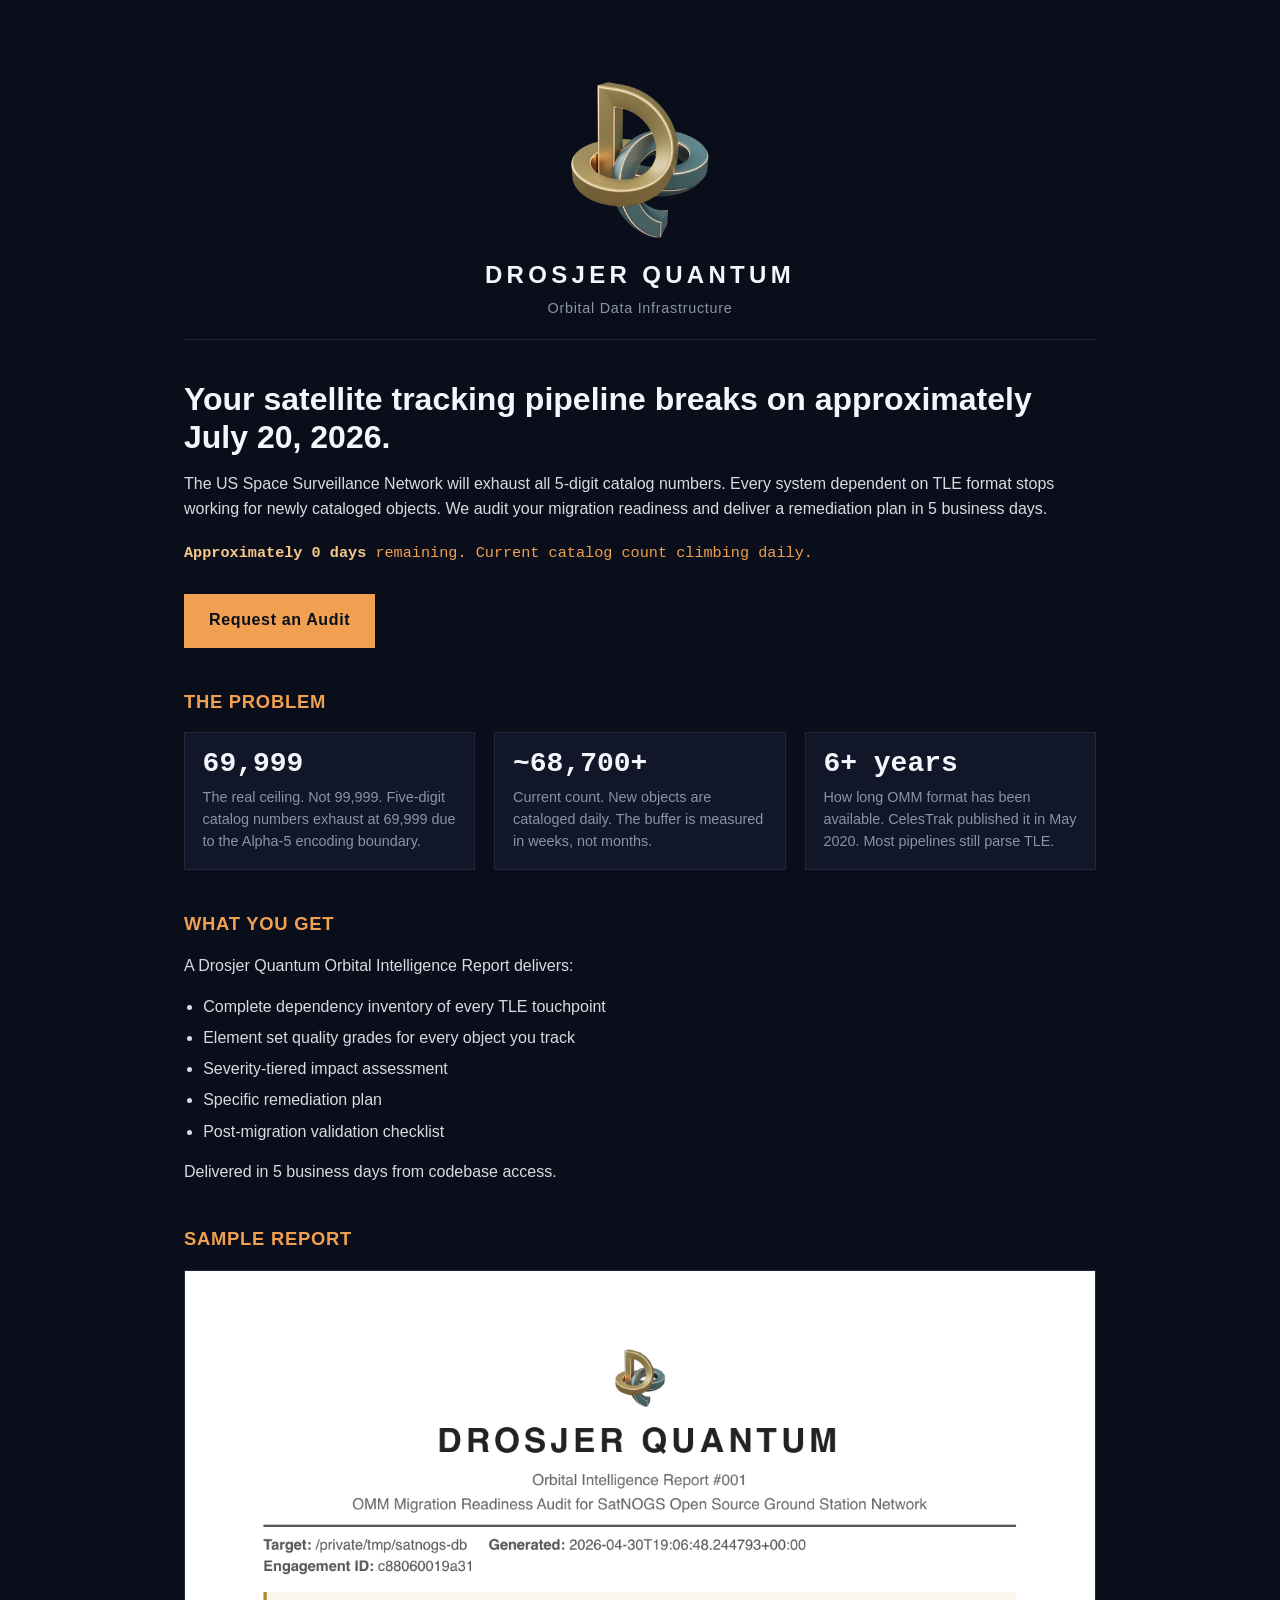
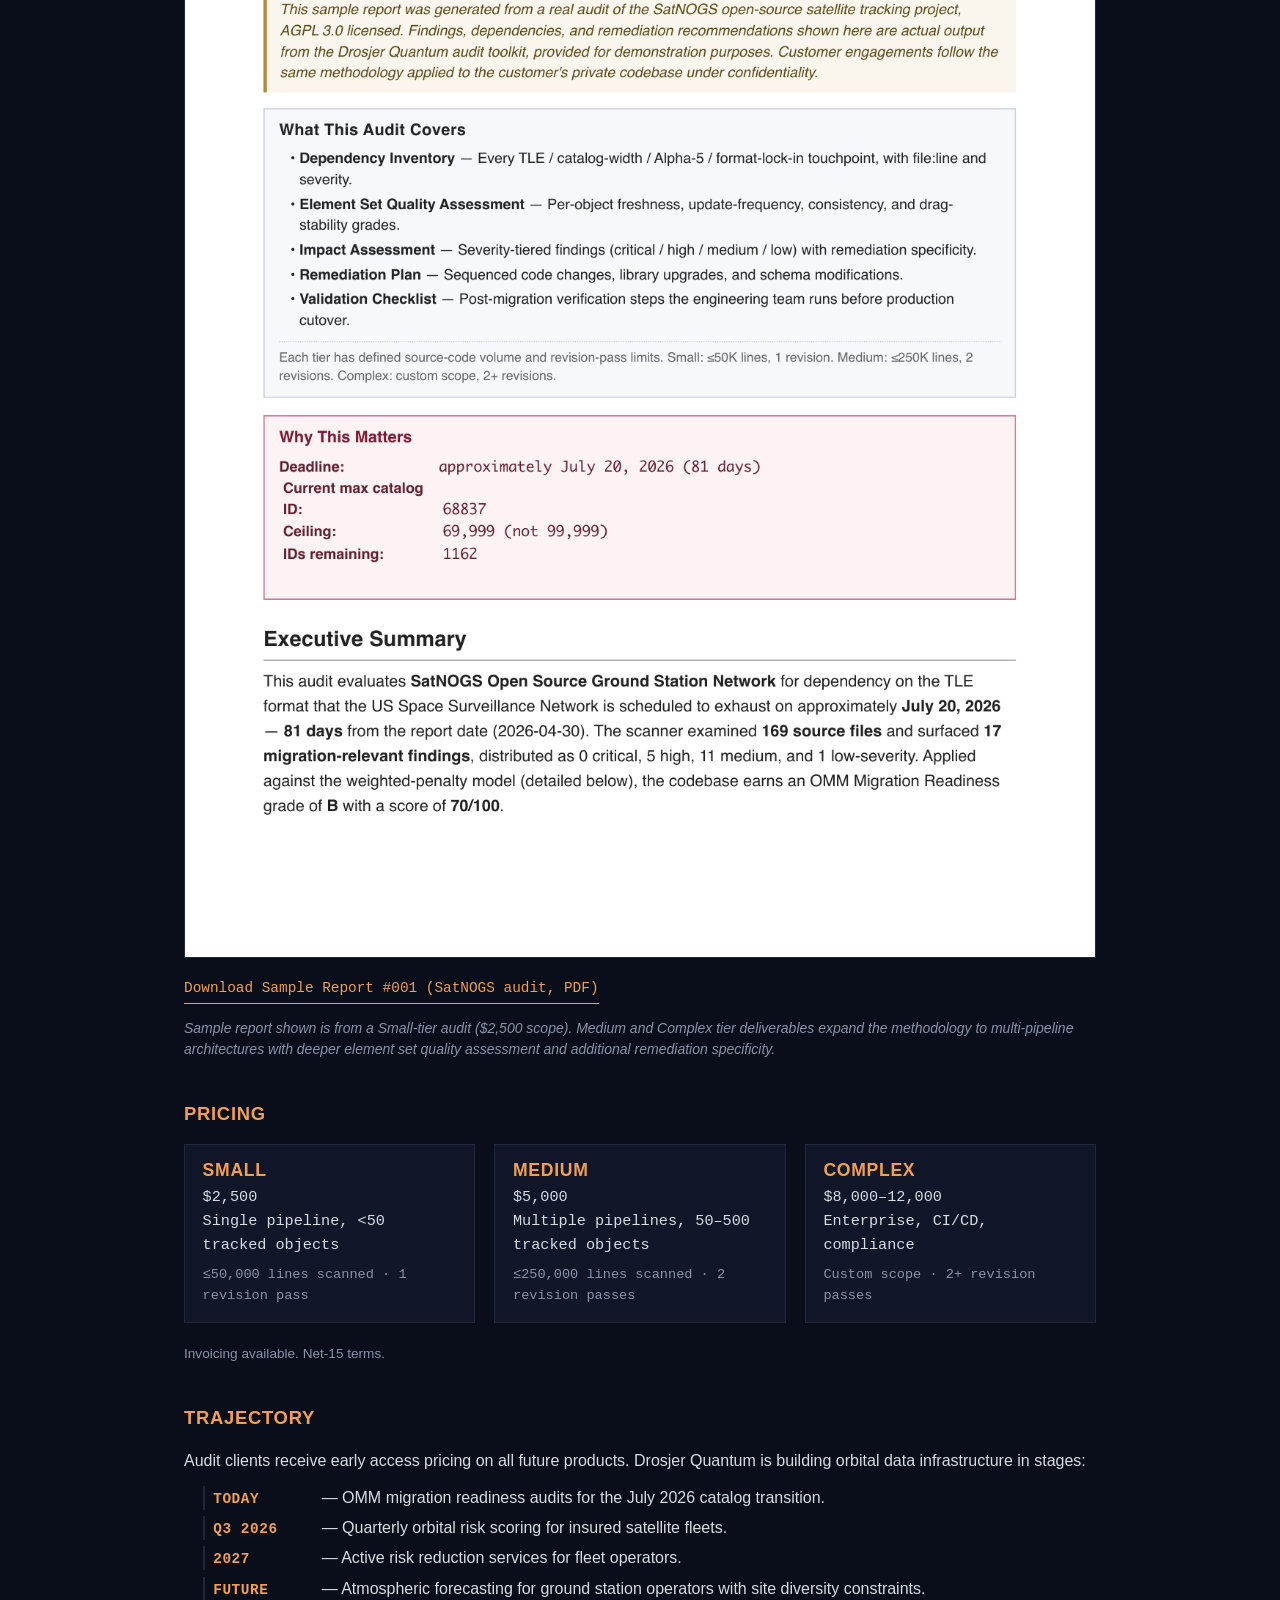
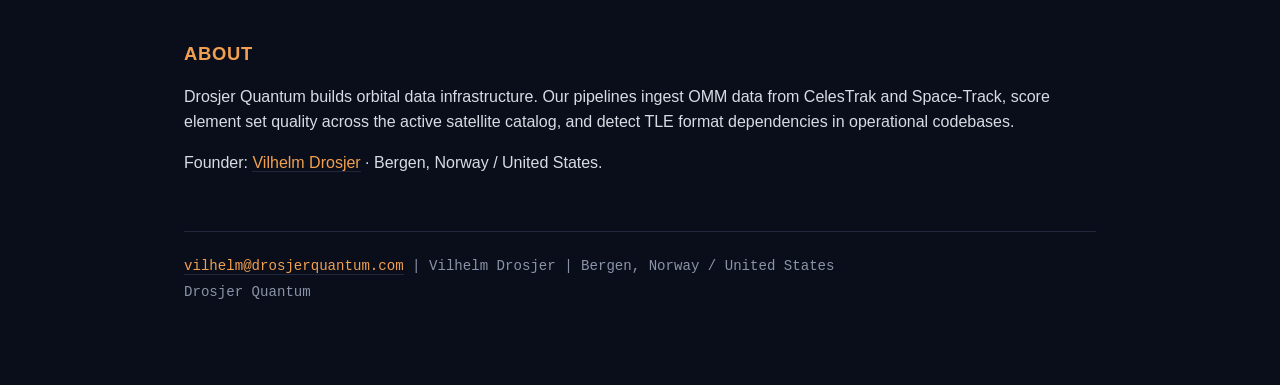
==== commit d6e06349: "Logo refinement: background-removed transparent PNG, centered-above-wordmark layout, 40% smaller dis" ====
--- a/index.html
+++ b/index.html
@@ -14,7 +14,7 @@
   <header class="site-header">
     <img src="assets/logo-256.png" alt="Drosjer Quantum logo" class="site-logo">
     <div class="site-wordmark">
-      <h1>Drosjer Quantum</h1>
+      <h1>DROSJER QUANTUM</h1>
       <p class="tagline">Orbital Data Infrastructure</p>
     </div>
   </header>
--- a/style.css
+++ b/style.css
@@ -44,13 +44,16 @@
 
 .site-header {
   display: flex;
+  flex-direction: column;
   align-items: center;
+  text-align: center;
   gap: 1rem;
+  padding-top: 2rem;
 }
 
 .site-logo {
-  width: 64px;
-  height: 64px;
+  width: 160px;
+  height: auto;
   flex-shrink: 0;
   display: block;
 }
@@ -58,7 +61,7 @@
 .site-wordmark {
   display: flex;
   flex-direction: column;
-  justify-content: center;
+  align-items: center;
   min-width: 0;
 }
 
@@ -305,8 +308,8 @@
   .hero h2 { font-size: 1.55rem; }
   section h2 { font-size: 1.4rem; }
   .cols-3 { grid-template-columns: 1fr; }
-  .site-header { gap: 0.75rem; }
-  .site-logo { width: 48px; height: 48px; }
+  .site-header { gap: 0.75rem; padding-top: 1.25rem; }
+  .site-logo { width: 120px; height: auto; }
   header h1 { font-size: 1.25rem; letter-spacing: 0.14em; }
   .tagline { font-size: 0.82rem; }
 }
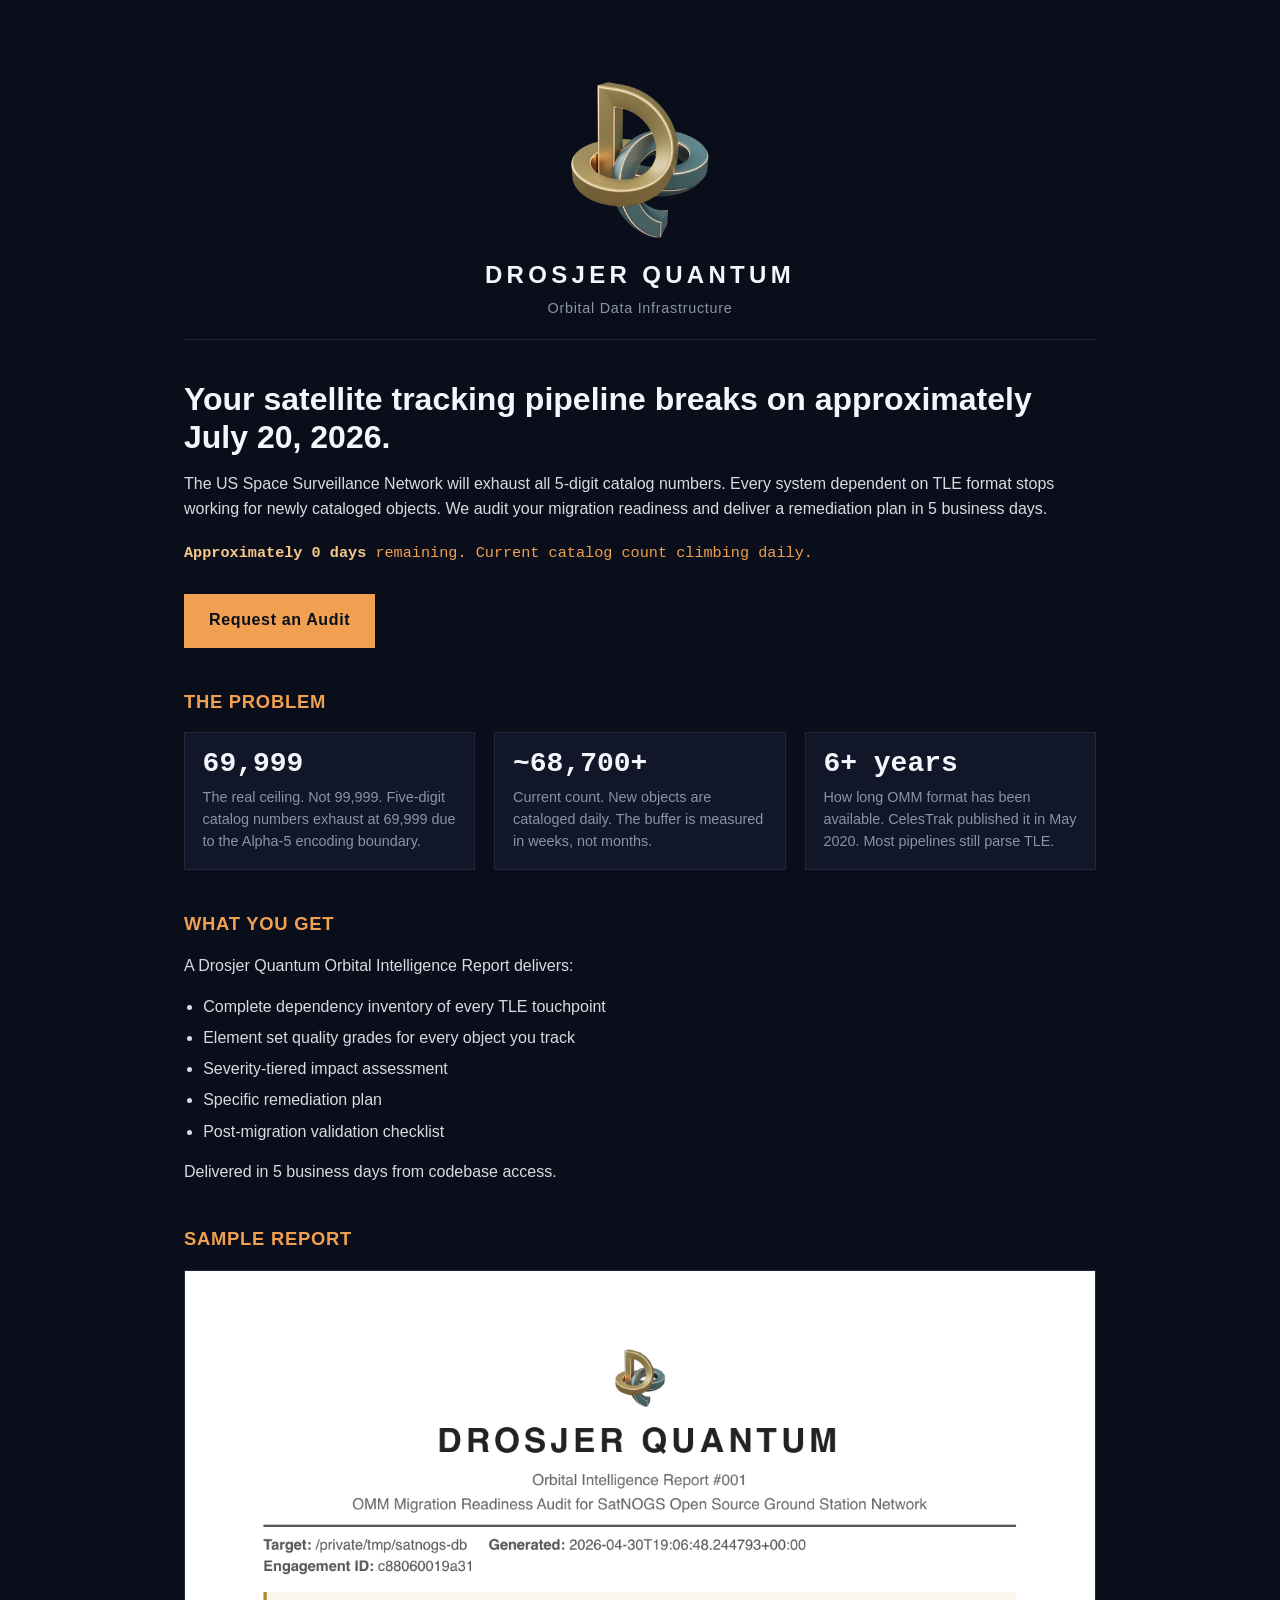
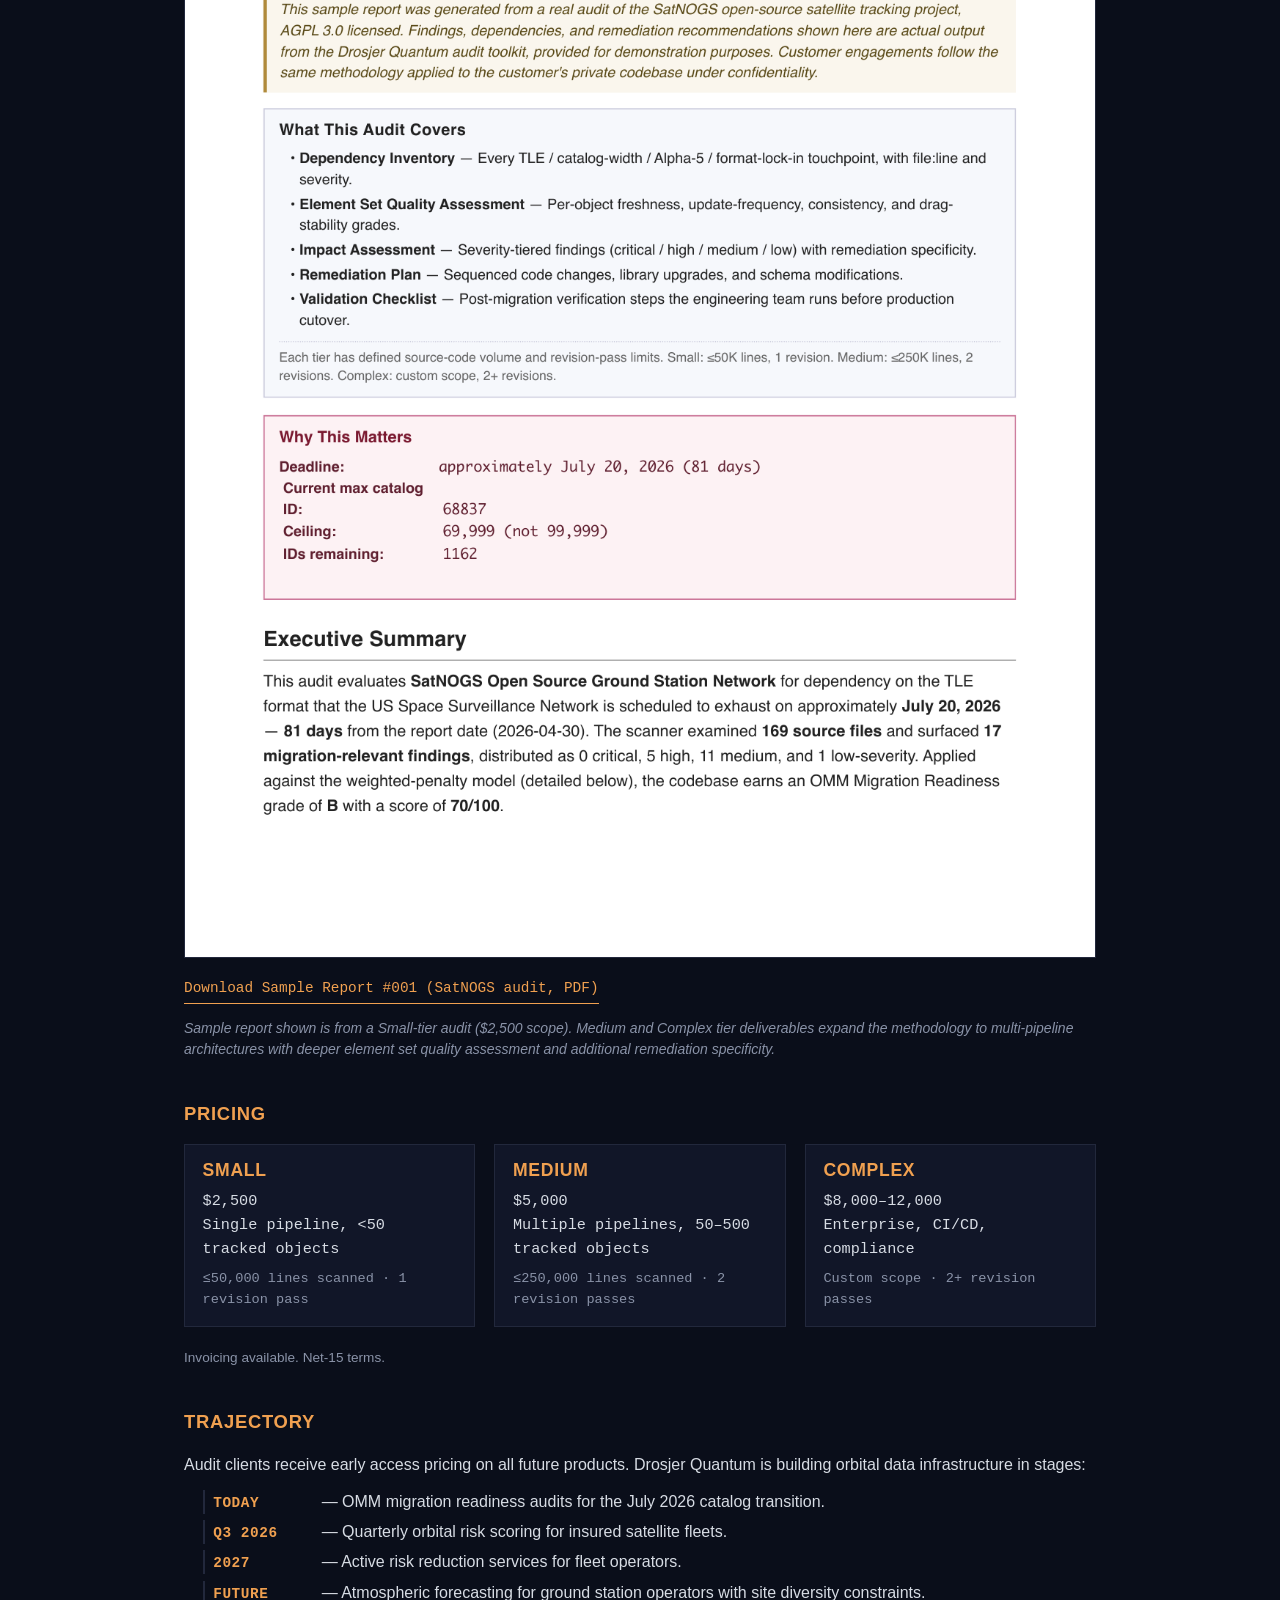
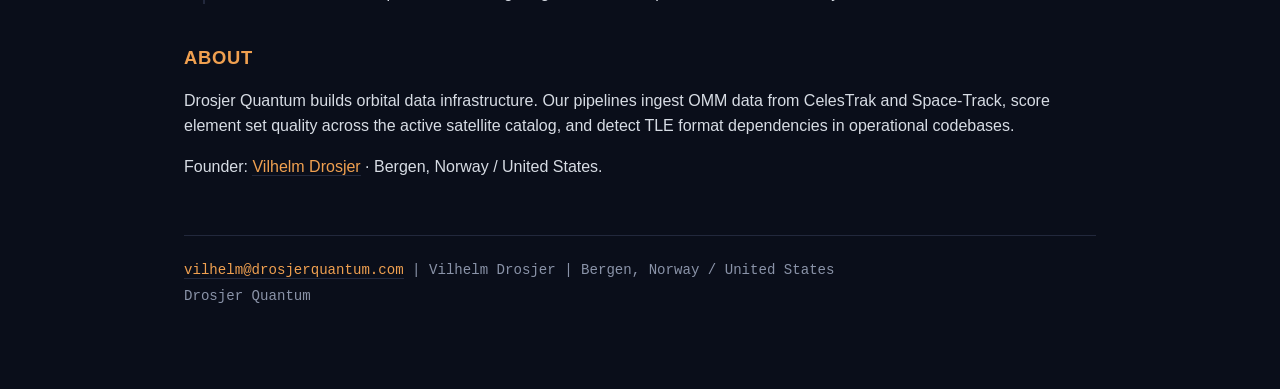
==== commit 1bcadc15: "Add /start intake page: tier selector, Cal.com inline embed, tier-aware Stripe routing (Stripe URLs " ====
--- a/index.html
+++ b/index.html
@@ -29,7 +29,7 @@
       <span id="days-counter">Loading&hellip;</span> remaining.
       Current catalog count climbing daily.
     </p>
-    <a class="cta" href="mailto:vilhelm@drosjerquantum.com?subject=Audit%20Request">
+    <a class="cta" href="/start">
       Request an Audit
     </a>
   </section>
@@ -85,21 +85,21 @@
   <section class="pricing">
     <h3>Pricing</h3>
     <div class="cols-3">
-      <div>
+      <a class="pricing-card" href="/start?tier=small">
         <strong>Small</strong>
         <p>$2,500<br>Single pipeline, &lt;50 tracked objects</p>
         <p class="tier-detail">&le;50,000 lines scanned &middot; 1 revision pass</p>
-      </div>
-      <div>
+      </a>
+      <a class="pricing-card" href="/start?tier=medium">
         <strong>Medium</strong>
         <p>$5,000<br>Multiple pipelines, 50&ndash;500 tracked objects</p>
         <p class="tier-detail">&le;250,000 lines scanned &middot; 2 revision passes</p>
-      </div>
-      <div>
+      </a>
+      <a class="pricing-card" href="/start?tier=complex">
         <strong>Complex</strong>
         <p>$8,000&ndash;12,000<br>Enterprise, CI/CD, compliance</p>
         <p class="tier-detail">Custom scope &middot; 2+ revision passes</p>
-      </div>
+      </a>
     </div>
     <p class="invoice-note">Invoicing available. Net-15 terms.</p>
   </section>
--- a/style.css
+++ b/style.css
@@ -268,6 +268,34 @@
   color: var(--text-dim);
 }
 
+/* Pricing cards as anchor — preserves the .cols-3 > div layout while
+   making the whole card clickable and keyboard-accessible. */
+.pricing .cols-3 a.pricing-card {
+  background: var(--bg-raised);
+  border: 1px solid var(--border);
+  padding: 1rem 1.1rem;
+  text-decoration: none;
+  color: inherit;
+  display: flex;
+  flex-direction: column;
+  cursor: pointer;
+  transition: border-color 0.15s ease, transform 0.15s ease;
+}
+
+.pricing .cols-3 a.pricing-card:hover {
+  border-color: var(--accent);
+  transform: translateY(-1px);
+}
+
+.pricing .cols-3 a.pricing-card:hover strong {
+  color: var(--accent-soft);
+}
+
+.pricing .cols-3 a.pricing-card:focus-visible {
+  outline: 2px solid var(--accent);
+  outline-offset: 2px;
+}
+
 .invoice-note {
   font-size: 0.85rem;
   color: var(--text-dim);
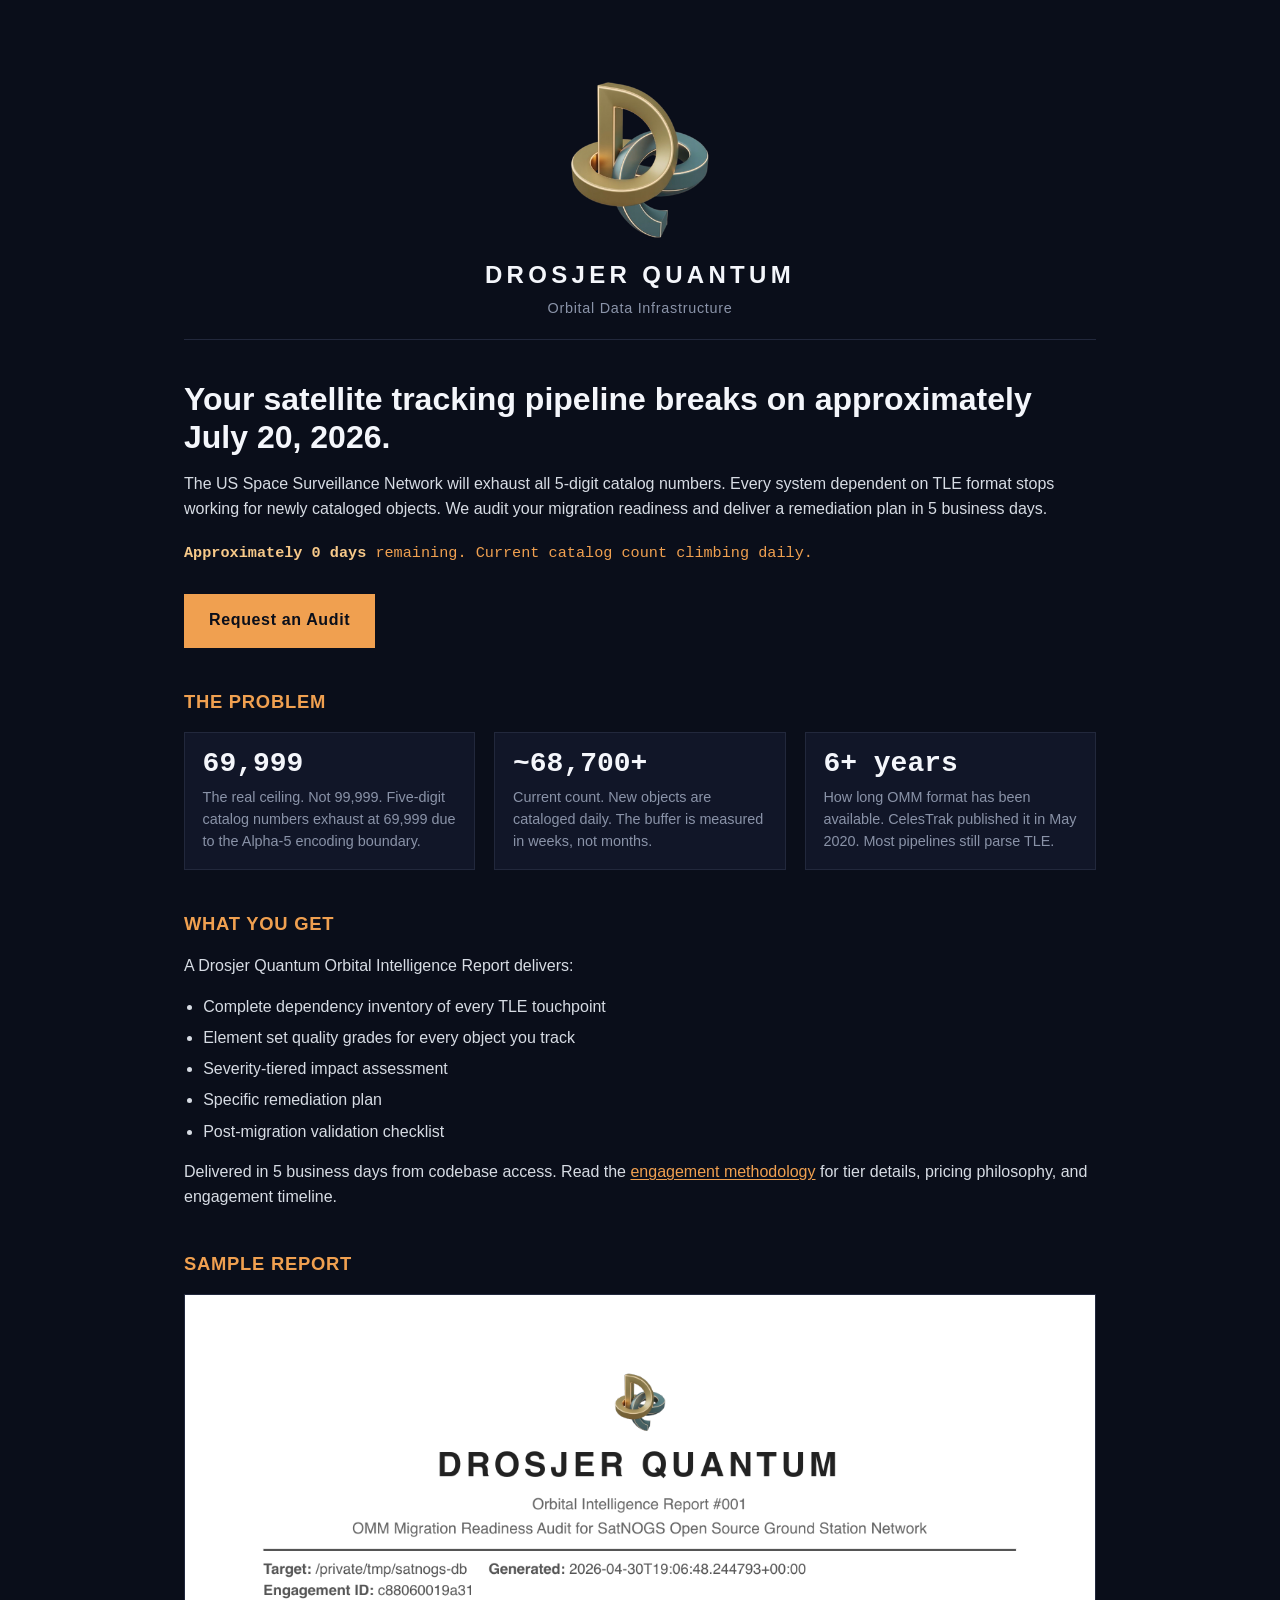
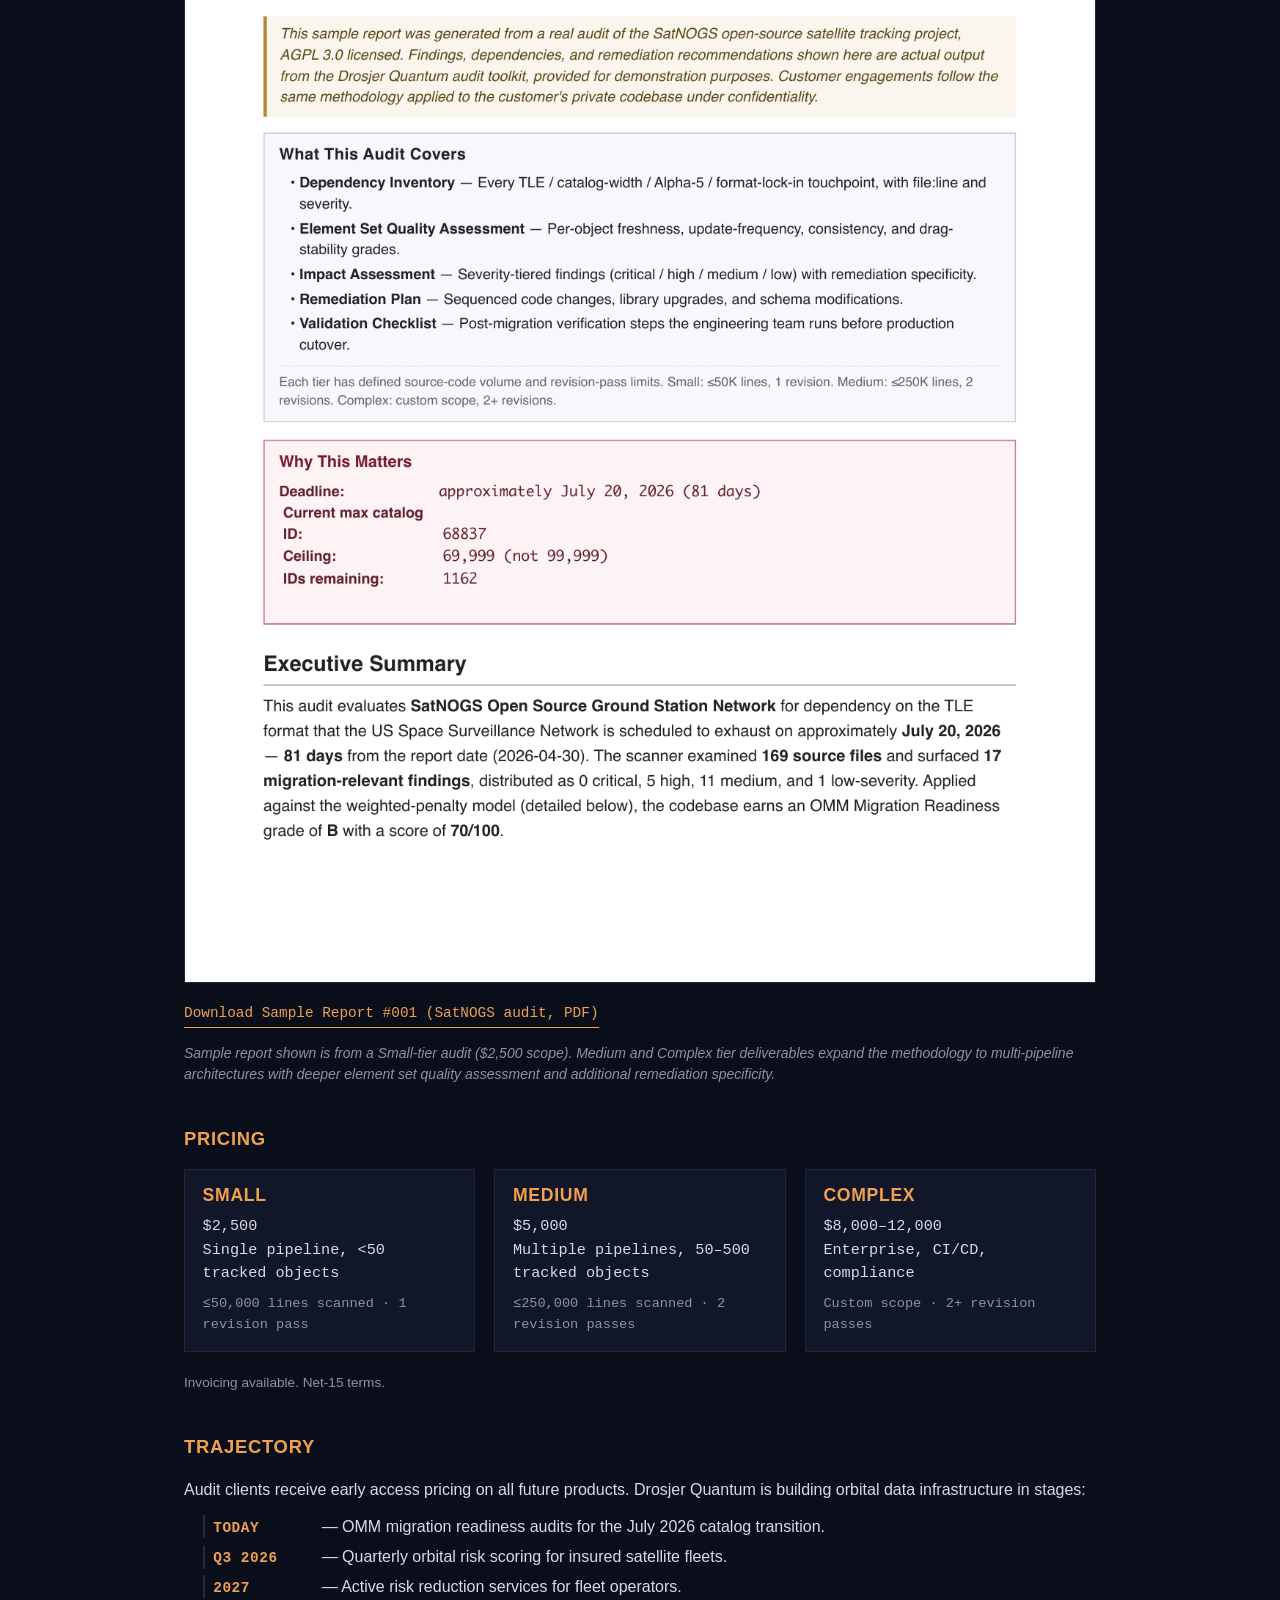
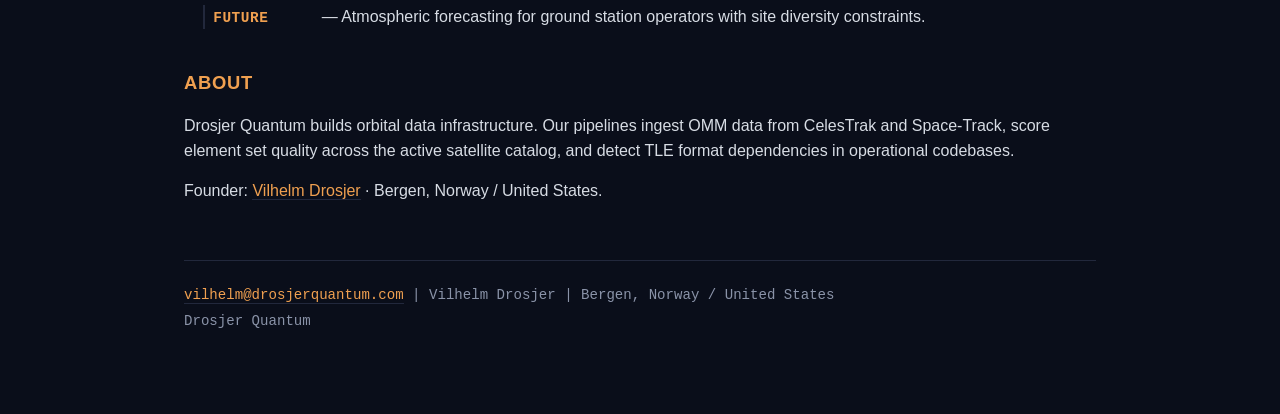
==== commit 14b1e030: "/methodology: add 'The Quantum Question' section explaining naming and trajectory; homepage 'What Yo" ====
--- a/index.html
+++ b/index.html
@@ -65,7 +65,9 @@
       <li>Specific remediation plan</li>
       <li>Post-migration validation checklist</li>
     </ul>
-    <p>Delivered in 5 business days from codebase access.</p>
+    <p>Delivered in 5 business days from codebase access. Read the
+       <a href="/methodology">engagement methodology</a> for tier details,
+       pricing philosophy, and engagement timeline.</p>
   </section>
 
   <section class="sample">
--- a/style.css
+++ b/style.css
@@ -182,6 +182,17 @@
 .deliverable li,
 .related li {
   margin: 0.4rem 0;
+}
+
+.deliverable a {
+  color: var(--accent);
+  text-decoration: underline;
+  text-underline-offset: 2px;
+}
+
+.deliverable a:hover {
+  color: var(--accent-soft);
+  opacity: 0.95;
 }
 
 /* Sample */
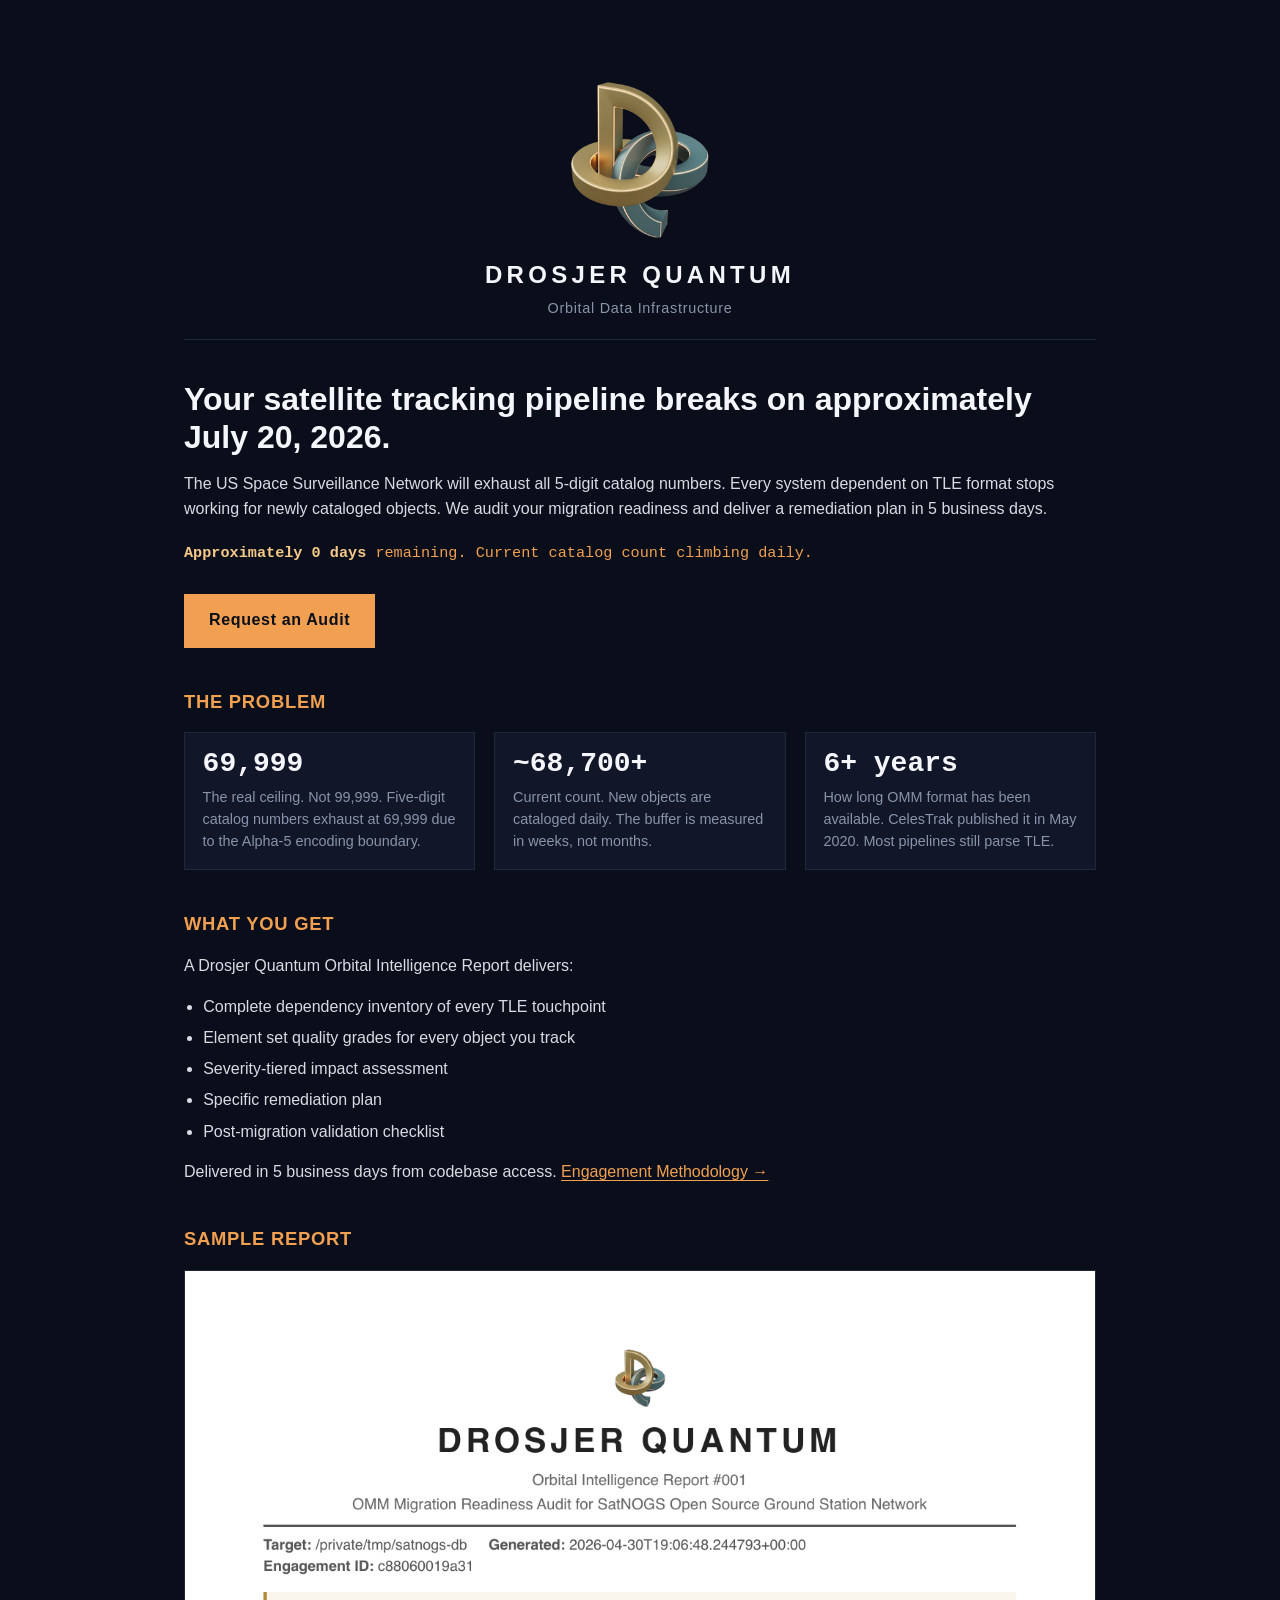
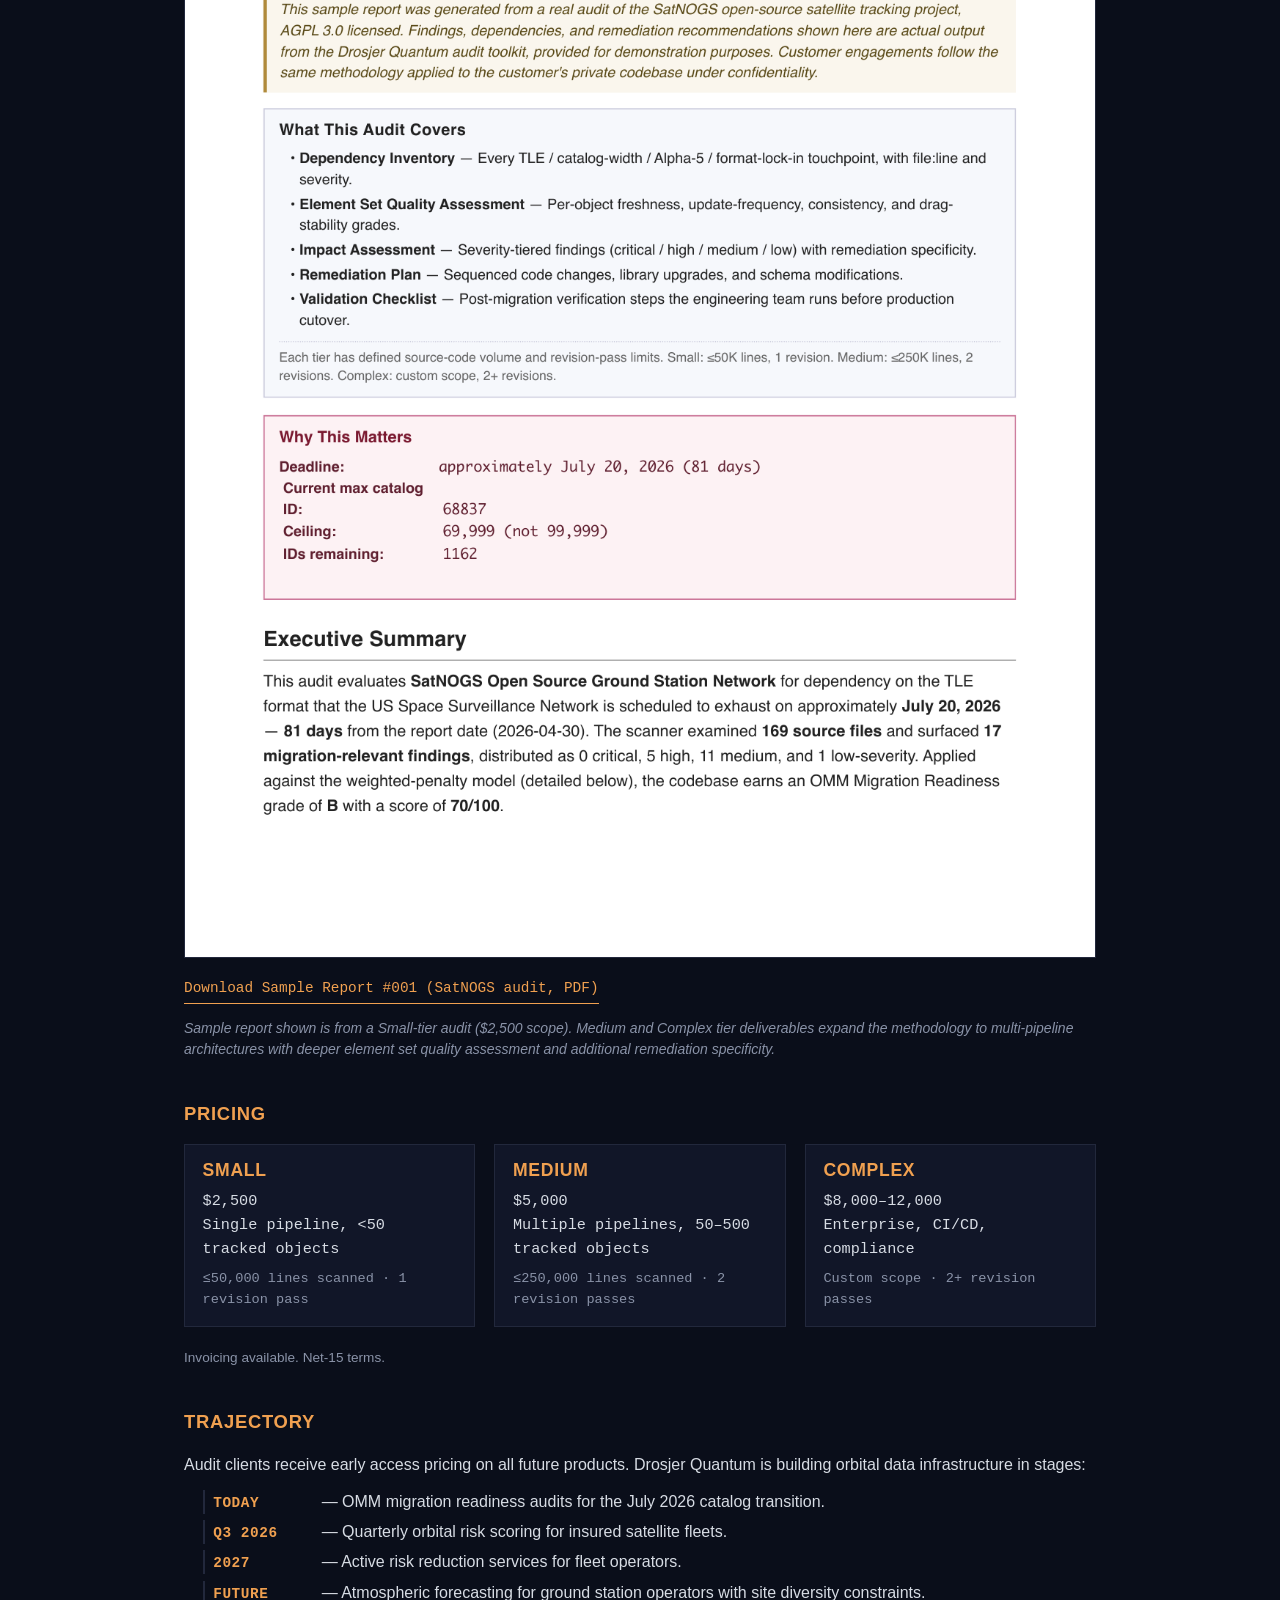
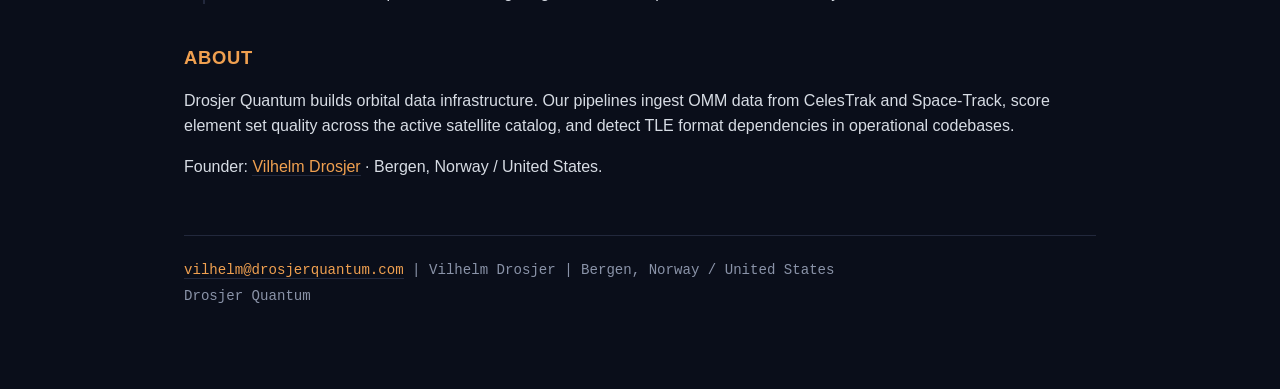
==== commit 15c277f9: "Quantum Question rewrite: no em dashes, phase roadmap with Quantum Applied/Tested badges; force gold" ====
--- a/index.html
+++ b/index.html
@@ -65,9 +65,8 @@
       <li>Specific remediation plan</li>
       <li>Post-migration validation checklist</li>
     </ul>
-    <p>Delivered in 5 business days from codebase access. Read the
-       <a href="/methodology">engagement methodology</a> for tier details,
-       pricing philosophy, and engagement timeline.</p>
+    <p>Delivered in 5 business days from codebase access.
+       <a href="/methodology" class="methodology-link">Engagement Methodology &rarr;</a></p>
   </section>
 
   <section class="sample">
--- a/style.css
+++ b/style.css
@@ -193,6 +193,22 @@
 .deliverable a:hover {
   color: var(--accent-soft);
   opacity: 0.95;
+}
+
+/* Methodology callout link. Higher-specificity rule + !important so the
+   browser's user-agent default link color cannot override it on contexts
+   that bypass the section selector (e.g. when the link is rendered
+   outside the .deliverable cascade). */
+a.methodology-link,
+.deliverable a.methodology-link {
+  color: var(--accent) !important;
+  text-decoration: underline;
+  text-underline-offset: 3px;
+  font-weight: 500;
+}
+
+a.methodology-link:hover {
+  opacity: 0.85;
 }
 
 /* Sample */
